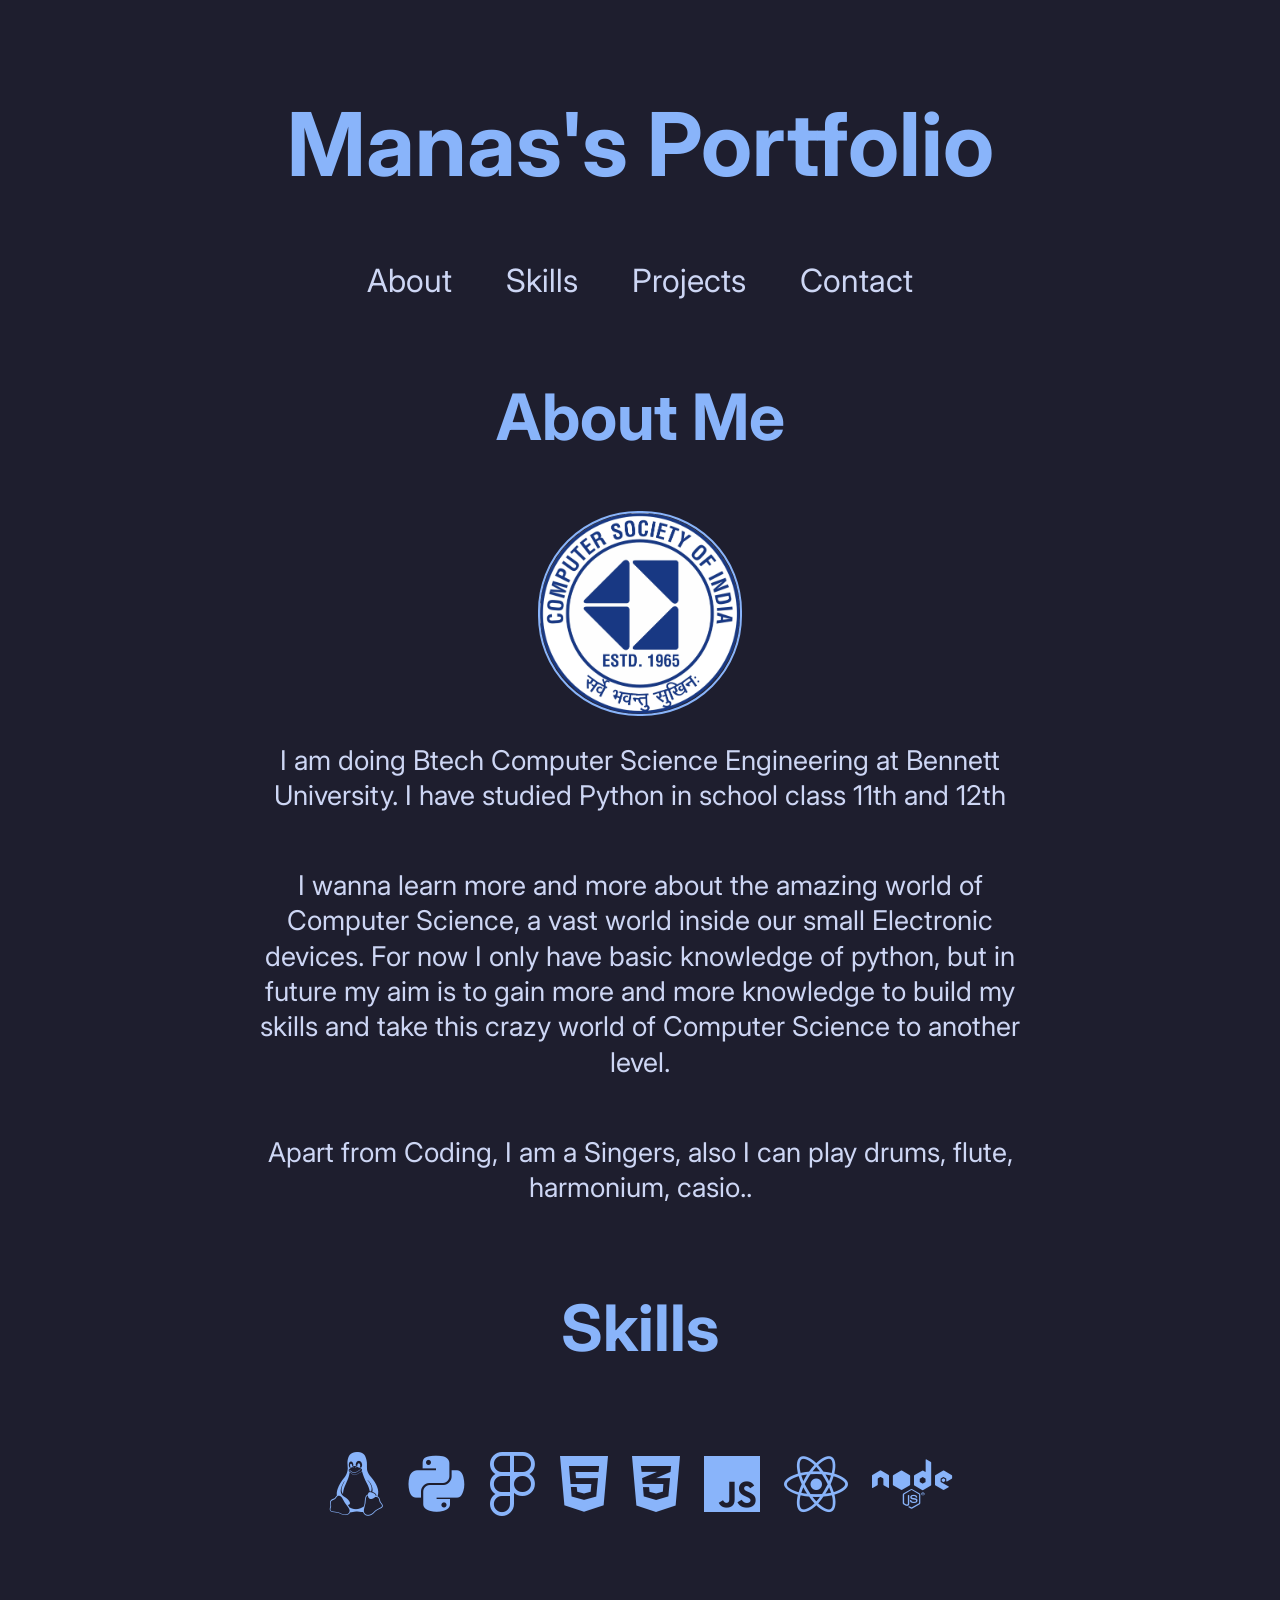
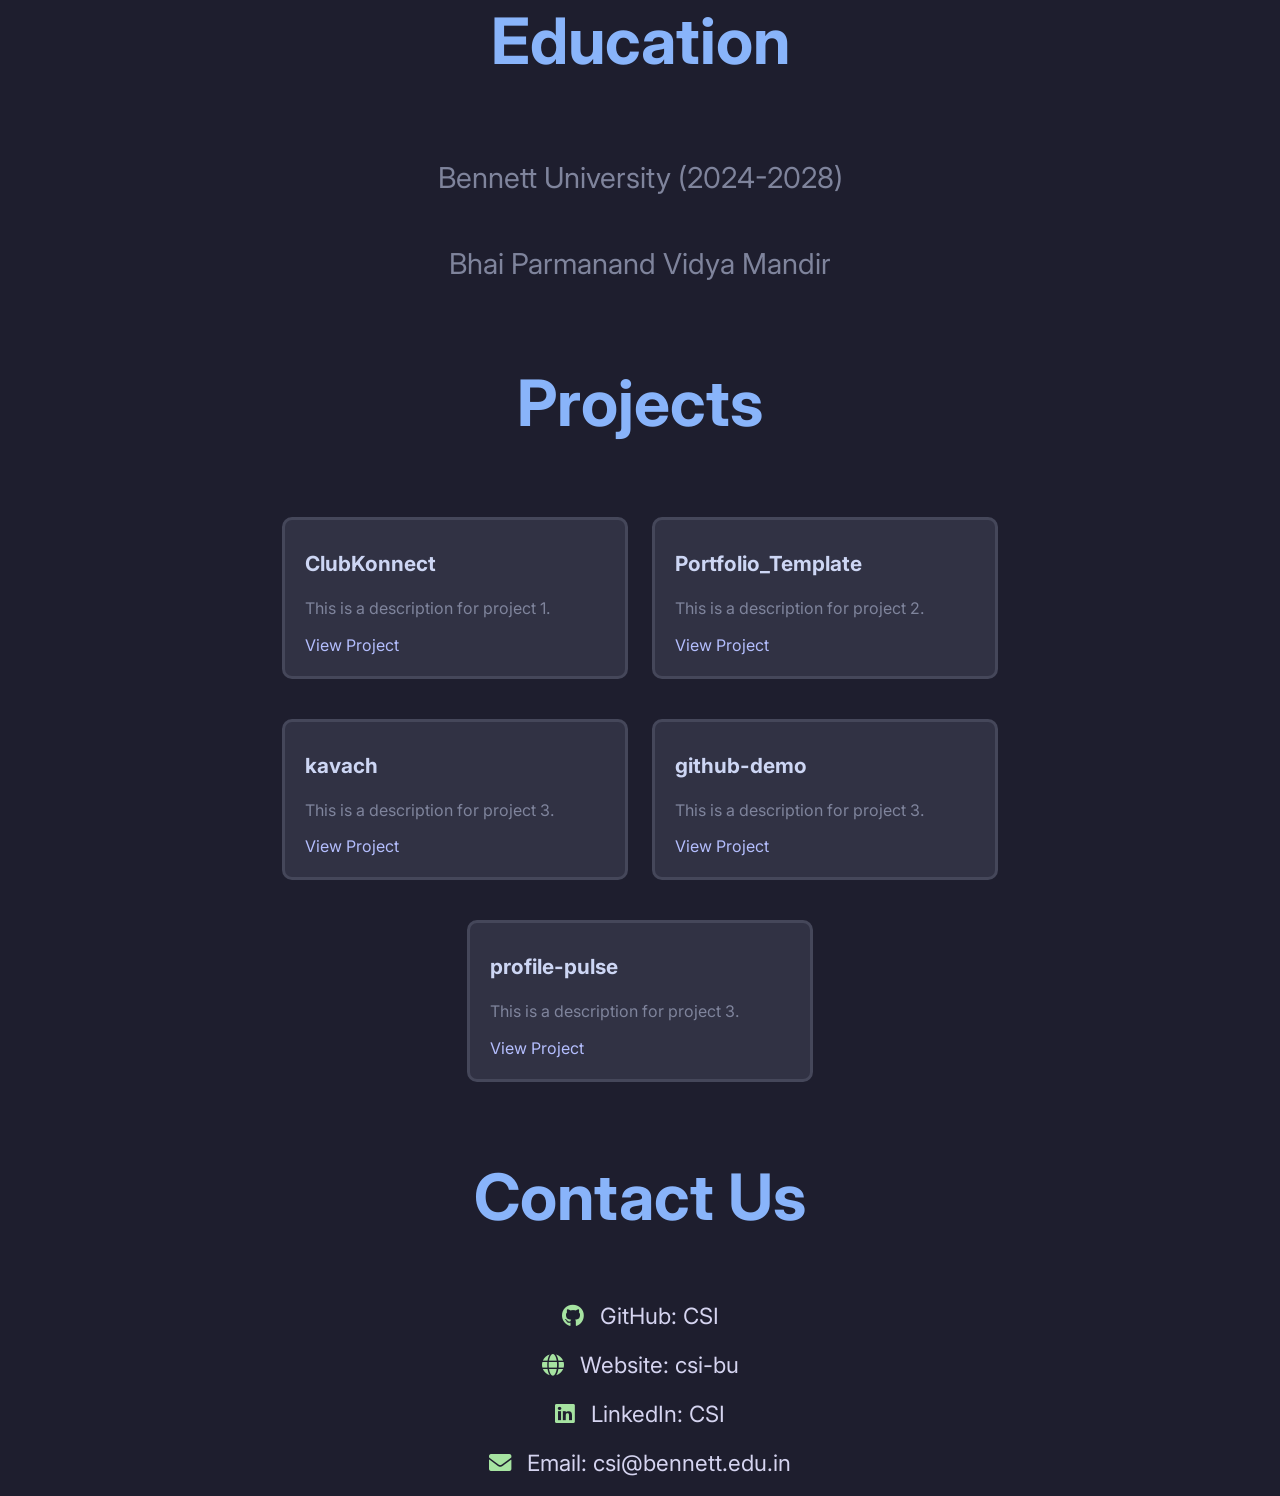
==== index.html @ 4f26e9c9 "Add files via upload" ====
<!-- This is the DOCTYPE declaration. It tells the browser what version of HTML to use. -->
<!DOCTYPE html>

<!-- This is the opening HTML tag. -->
<html>

<!-- This is the head section of the HTML document. It contains information about the document, such as the title and the CSS styles. -->

<head>

  <!-- This is the title of the document. It will be displayed in the browser's title bar. -->
  <title>Manas's Portfolio</title>

  <!-- This link tag imports the Font Awesome CSS library. -->
  <link rel="stylesheet" href="https://cdnjs.cloudflare.com/ajax/libs/font-awesome/5.15.1/css/all.min.css">
  <!-- This link tag imports the CSS Stylesheet. -->
  <link rel="stylesheet" href="styles.css">
  <!-- This link tag imports the Inter font. -->
  <link rel="stylesheet" href="https://fonts.googleapis.com/css?family=Inter">

</head>

<body>
  <header>

    <h1 class="port_heading">Manas's Portfolio</h1>
    <nav>
      <a class="about_nav" href="#about">About</a>

      <a class="skills_nav" href="#skills">Skills</a>

      <a class="projects_nav" href="#projects">Projects</a>

      <a class="contact_nav" href="#contact">Contact</a>
    </nav>

  </header>

  <section id="about">

    <h2 class="port_about">About Me</h2>

    <img src="logo.png" alt="Profile Picture" class="logo_syn">

    <p>I am doing Btech Computer Science Engineering at Bennett University.
      I have studied Python in school class 11th and 12th
    </p>
    <p>I wanna learn more and more about the amazing world of Computer Science, a vast world inside our small Electronic devices. For now I only have basic knowledge of python, but in future my aim is to gain more and more knowledge to build my skills and take this crazy world of Computer Science to another level.</p>
    <p> Apart from Coding, I am a Singers, also I can play drums, flute, harmonium, casio..

    </p>
  </section>

  <section id="skills">

    <h2 class="port_skills">Skills</h2>

    <div class="skill-icons">
      <a href="https://github.com/torvalds/linux" target="_blank"><i class="fab fa-linux"></i></a>
      <a href="https://python.org" target="_blank"><i class="fab fa-python"></i></a>
      <a href="https://figma.com" target="_blank"><i class="fab fa-figma"></i></a>
      <a href="https://developer.mozilla.org/en-US/docs/Web/HTML" target="_blank"><i class="fab fa-html5"></i></a>
      <a href="https://developer.mozilla.org/en-US/docs/Web/CSS" target="_blank"><i class="fab fa-css3-alt"></i></a>
      <a href="https://developer.mozilla.org/en-US/docs/Web/JavaScript" target="_blank"><i class="fab fa-js"></i></a>
      <a href="https://react.dev/" target="_blank"><i class="fab fa-react"></i></a>
      <a href="https://nodejs.org" target="blank"><i class="fab fa-node"></i></a>
    </div>

  </section>

  <section id="education">

    <h2 class="port_ed">Education</h2>
    <p>Bennett University (2024-2028)</p>
    <p>Bhai Parmanand Vidya Mandir</p>
  </section>




    <section id="projects">
      <h2 class="port_projects">Projects</h2>

      <section id="projects">
        <div class="projects">
          <div class="project">
            <h3>ClubKonnect</h3>

            <p>This is a description for project 1.</p>

            <a
              href="https://github.com/CSI-Bennett-University/ClubKonnect"
              style="color: #b4befe; text-decoration: none"
            >
              <comment>View Project</comment>
            </a>
          </div>

          <!-- This div container holds another single project. -->
          <div class="project">
            <!-- This h3 heading defines the project name. -->
            <h3>Portfolio_Template</h3>

            <!-- This paragraph defines the project description. -->
            <p>This is a description for project 2.</p>

            <!-- This anchor tag provides a link to the project's GitHub repository. -->
            <a
              href="https://github.com/CSI-Bennett-University/Portfolio_Template"
              style="color: #b4befe; text-decoration: none"
            >
              <!-- This is because the GitHub repository contains the project's source code. -->
              <comment>View Project</comment>
            </a>
          </div>
        </div>
      </section>
      <section id="projects">
        <div class="projects">
          <div class="project">
            <h3>kavach</h3>
            <p>This is a description for project 3.</p>

            <a
              href="https://github.com/CSI-Bennett-University/kavach"
              style="color: #b4befe; text-decoration: none"
            >
              <comment>View Project</comment>
            </a>
          </div>

          <div class="project">
            <h3>github-demo</h3>

            <!-- This paragraph defines the project description. -->
            <p>This is a description for project 3.</p>

            <!-- This anchor tag provides a link to the project's GitHub repository. -->
            <a
              href="https://github.com/CSI-Bennett-University/github-demo"
              style="color: #b4befe; text-decoration: none"
            >
              <!-- This is because the GitHub repository contains the project's source code. -->
              <comment>View Project</comment>
            </a>
          </div>
        </div>
      </section>
      <section id="projects">
        <div class="projects">
          <div class="project">
            <h3>profile-pulse</h3>

            <!-- This paragraph defines the project description. -->
            <p>This is a description for project 3.</p>

            <!-- This anchor tag provides a link to the project's GitHub repository. -->
            <a
              href="https://github.com/CSI-Bennett-University/profile-pulse"
              style="color: #b4befe; text-decoration: none"
            >
              <!-- This is because the GitHub repository contains the project's source code. -->
              <comment>View Project</comment>
            </a>
          </div>
        </div>
      </section>
    </section>

    <!-- This is the "Contact Us" section of the document. -->
    <section id="contact">
      <!-- This h2 heading defines the section title. -->
      <h2 class="port_contact">Contact Us</h2>

      <!-- This paragraph defines the contact information. -->
      <p>
        <!-- This icon links to the CSI GitHub repository. -->
        <i class="fab fa-github"></i>
        <a
          href="https://github.com/CSI-Bennett-University"
          target="_blank"
          rel="noopener noreferrer"
          style="color: #d5d4f0; text-decoration: none"
        >
          <!-- This is because the GitHub repository contains the project's source code. -->
          <comment>GitHub: CSI</comment>
        </a>
      </p>

      <p>
        <!-- This icon links to the CSI website. -->
        <i class="fas fa-globe"></i>
        <a
          href="https://csi-bu.vercel.app/"
          target="_blank"
          rel="noopener noreferrer"
          style="color: #d5d4f0; text-decoration: none"
        >
          <!-- This is because the website contains more information about the CSI. -->
          <comment>Website: csi-bu</comment>
        </a>
      </p>

      <p>
        <i class="fab fa-linkedin"></i>
        <a
          href="https://www.linkedin.com/company/csi-bu/mycompany/"
          target="_blank"
          rel="noopener noreferrer"
          style="color: #d5d4f0; text-decoration: none"
        >
          <comment>LinkedIn: CSI</comment>
        </a>
      </p>

      <p>
        <i class="fas fa-envelope"></i>
        <a
          href="mailto:csi@bennett.edu.in"
          style="color: #d5d4f0; text-decoration: none"
        >
          <comment>Email: csi@bennett.edu.in</comment>
        </a>
      </p>
    </section>
  </body>
</html>
---- styles.css ----
:root {
  --primary: #89b4fa;
  /* This is the primary color. */
  --secondary: #a6e3a1;
  /* This is the secondary color. */
  --bg: #1e1e2e;
  /* This is the background color. */
  --heading: #cdd6f4;
  /* This is the color for headings. */
  --text: #cdd6f4;
  /* This is the color for text. */
}

body {
  font-family: Inter, sans-serif;
  /* This sets the font family. */
  line-height: 1.3;
  /* This sets the line height. */
  background-color: var(--bg);
  /* This sets the background color. */
  color: var(--text);
  /* This sets the text color. */
}

html {
  scroll-behavior: smooth;
}

.port_about,
.port_ed,
.port_skills,
.port_heading,
.port_contact,
.port_contri,
.port_projects {
  display: inline-block;
  position: relative;
  color: var(--primary);
}

.port_about::after,
.port_skills::after,
.port_ed::after,
.port_heading::after,
.port_contact::after,
.port_contri::after,
.port_projects::after {
  content: '';
  position: absolute;
  width: 100%;
  transform: scaleX(0);
  height: 2px;
  bottom: 0;
  left: 0;
  background-color: var(--primary);
  transform-origin: bottom right;
  transition: transform 0.25s ease-out;
}

.port_about:hover::after,
.port_skills:hover::after,
.port_ed:hover::after,
.port_heading:hover::after,
.port_contact:hover::after,
.port_contri:hover::after,
.port_projects:hover::after {
  transform: scaleX(1);
  transform-origin: bottom left;
}


h1,
h2,
h3 {
  color: var(--heading);
  /* This sets the color for headings. */
}

h1 {
  font-size: 5.5rem;
  /* This sets the font size for h1 headings. */
}

h2 {
  font-size: 4rem;
  /* This sets the font size for h2 headings. */
  align-self: center;
  /* This centers the h2 headings vertically. */
  text-align: center;
  /* This centers the h2 headings horizontally. */
}

h3 {
  font-size: 2.5rem;
  /* This sets the font size for h3 headings. */
}

img {
  max-width: 100%;
  /* This sets the maximum width for images. */
  border-radius: 10px;
  /* This adds rounded corners to images. */
  border: 2px solid var(--primary);
  /* This adds a border around images. */
}

.logo_syn {
  transition: transform .7s ease-in-out;
  max-width: 200px;
  /* This sets the maximum width for the Profile Picture. */
  border-radius: 100px;
  /* This adds rounded corners to the Profile Picture. */
}

.logo_syn:hover {
  transform: rotate(360deg);
}

/* Header */

header {
  /* The header will have a background color of var(--bg). */
  background-color: var(--bg);

  /* The text in the header will be centered. */
  text-align: center;

  /* There will be padding of 20px at the top and bottom of the header. */
  padding: 20px 0;
}


nav a {
  /* The nav links will have a margin of 10px, padding of 8px 15px, a border radius of 5px, no text decoration, and a color of var(--text). */
  margin: 10px;
  padding: 8px 15px;
  border-radius: 5px;
  text-decoration: none;
  color: var(--text);
  font-size: 200%;
  border-radius: 100rem;
}

.about_nav,
.skills_nav,
.projects_nav,
.contact_nav {
  transition: box-shadow .3s;
}

.about_nav:hover,
.skills_nav:hover,
.projects_nav:hover,
.contact_nav:hover {
  box-shadow: 0 0 100px #89b4fa85;
  background: var(--primary);
  color: var(--bg);
  border-radius: 100rem;
}

/* Sections */

section {
  /* The sections will be displayed in a flex container with a flex direction of column and align-items of center. This means that the children of the sections will be displayed one after the other, and the items will be centered vertically. */
  display: flex;
  flex-direction: column;
  align-items: center;
}

/* About */

#about p {
  /* The about page paragraph will have a max-width of 800px, a margin of 20px 0, a font size of 1.7rem, and will be text-aligned to the center. */
  max-width: 800px;
  font-size: 1.7rem;
  text-align: center;
}

#about ul {
  /* The about page unordered list will be displayed in a flex container with justify-content of center, no list-style, and no padding. This means that the list items will be displayed one after the other, and there will be no bullets or spaces between them. */
  display: flex;
  justify-content: center;
  list-style: none;
  padding: 0;
}

#about li {
  /* The about page list items will have a margin of 0 10px. This means that there will be no margin to the left and right of the list items, but there will be a margin of 10px to the bottom. */
  margin: 0 10px;
}

/* Skills */


.fa-linux,
.fa-python,
.fa-figma,
.fa-html5,
.fa-css3-alt,
.fa-react,
.fa-js,
.fa-node {
  /* The skill icons will have a font size of clamp(2rem, 5vw, 5rem), a margin of 30px 10px, and a color of var(--primary). */
  font-size: clamp(2rem, 5vw, 5rem);
  color: var(--primary);
  transition: color .5s ease-in;
  transition: text-shadow .3s ease-in;
  margin: 30px 10px;
}

.fa-linux:hover,
.fa-python:hover,
.fa-figma:hover,
.fa-html5:hover,
.fa-css3-alt:hover,
.fa-react:hover,
.fa-js:hover,
.fa-node:hover {
  color: var(--secondary);
  text-shadow: 0 0 50px #a6e3a1;
}

/* This code defines the style for the education section. */

#education {
  /* The education section will have a max-width of 100% and will be centered on the page. */
  max-width: 100%;
  text-align: center;
  align-items: center;

  /* The margin attribute has been commented out because it is not necessary. */
  /* margin: 0 auto; */
}

#education h2 {
  /* The h2 headings in the education section will have a margin-bottom of 30px and will be displayed full-width. */
  max-width: 100%;
}

#education h3 {
  /* The h3 headings in the education section will have a margin-bottom of 10px and will be displayed full-width. */
  max-width: 100%;
}

#education p {
  /* The paragraphs in the education section will have a line-height of 1, will be displayed full-width, and will have a font size of 180%. */
  line-height: 1;
  max-width: 100%;
  font-size: 180%;
  color: #7f849c;
}

#education ul {
  /* The unordered lists in the education section will have no list-style and will be displayed full-width. */
  list-style: none;
  max-width: 100%;

  /* The padding-left attribute has been commented out because it is not necessary. */
  /* padding-left: 0; */
}

#education li {
  /* The list items in the education section will have a line-height of 1.8 and will be displayed full-width. */
  line-height: 1;
  max-width: 100%;
}

/* This media query defines the style for the education section when the screen width is less than 600px. */

@media (max-width: 600px) {

  /* The education section will have padding of 20px. */
  #education {
    padding: 20px;
  }

  /* The h2 headings in the education section will have a font size of 28px. */
  #education h2 {
    font-size: 28px;
  }

  /* The h3 headings in the education section will have a font size of 20px. */
  #education h3 {
    font-size: 20px;
  }

}

/* This code defines the style for the projects section. */

/* Projects Container */

.projects {
  /* The projects container will have overflow-x: auto, overflow-y: hidden, and white-space: nowrap. This will allow the projects to scroll horizontally if they are too wide to fit on the screen. */
  overflow-x: auto;
  overflow-y: hidden;
  white-space: nowrap;

  /* The projects container will be centered on the page and will have a max-width of 1000px. */
  margin: 0 auto;
  max-width: 1000px;

  /* The projects container will have padding of 20px. */
  padding: 20px;
}

.contributions {
  /* The projects container will have overflow-x: auto, overflow-y: hidden, and white-space: nowrap. This will allow the projects to scroll horizontally if they are too wide to fit on the screen. */
  overflow-x: auto;
  overflow-y: hidden;
  white-space: nowrap;

  /* The projects container will be centered on the page and will have a max-width of 1000px. */
  margin: 0 auto;
  max-width: 1000px;

  /* The projects container will have padding of 20px. */
  padding: 20px;
}

/* Individual Projects */

.project {
  /* Each project will be displayed as an inline-block element with a width of 300px and a vertical alignment of top. It will also have a margin-right of 20px, a background color of #38355c, and rounded borders with a radius of 10px. */
  display: inline-block;
  width: 300px;
  vertical-align: top;
  margin-right: 20px;
  background-color: #313244;
  border-radius: 10px;
  border: #45475a 3px solid;

  /* The project will have padding of 20px between the content. */
  padding: 20px;
}

/* Remove margin from last project */

.project:last-child {
  /* The last project will not have a margin-right of 20px. */
  margin-right: 0;
}

/* Project Content Styling */

.project h3 {
  /* The h3 headings for each project will have a margin-top of 10px and a font size of 1.3rem. */
  margin-top: 10px;
  font-size: 1.3rem;
}

.project p {
  /* The paragraphs for each project will have a color of #7f849c. */
  color: #7f849c;
}

.contribution {
  /* Each project will be displayed as an inline-block element with a width of 300px and a vertical alignment of top. It will also have a margin-right of 20px, a background color of #313244, and rounded borders with a radius of 10px. */
  display: inline-block;
  width: 300px;
  vertical-align: top;
  margin-right: 20px;
  background-color: #313244;
  border-radius: 10px;
  border: #45475a 3px solid;

  /* The project will have padding of 20px between the content. */
  padding: 20px;
}

/* Remove margin from last project */

.contribution:last-child {
  /* The last project will not have a margin-right of 20px. */
  margin-right: 0;
}

/* Project Content Styling */

.contribution h3 {
  /* The h3 headings for each project will have a margin-top of 10px and a font size of 1.3rem. */
  margin-top: 10px;
  font-size: 1.3rem;
}

.contribution p {
  /* The paragraphs for each project will have a color of #7f849c. */
  color: #7f849c;
}



/* This code defines the style for the contact section. */

/* Contact */

#contact p {
  /* The paragraphs in the contact section will have a margin of 10px 0 and a font size of 1.4rem. */
  margin: 10px 0;
  font-size: 1.4rem;
}

#contact a {
  /* The links in the contact section will be aligned to the center and will have text-align: center. */
  align-items: center;
  text-align: center;
}

#contact i {
  /* The icons in the contact section will have a color of var(--secondary) and will have a margin-right of 10px. */
  color: var(--secondary);
  margin-right: 10px;
}


.last-contact-item,
.footer {
  padding-bottom: 20px;
}

/* Media Queries */

@media (max-width: 600px) {

  /* The header will change to a flex direction of column when the screen width is less than 600px. */
  header {
    flex-direction: column;
  }

  /* The about image will change to a width of 180px and will be aligned to the center when the screen width is less than 600px. */
  #about img {
    width: 180px;
    align-self: center;
  }




}
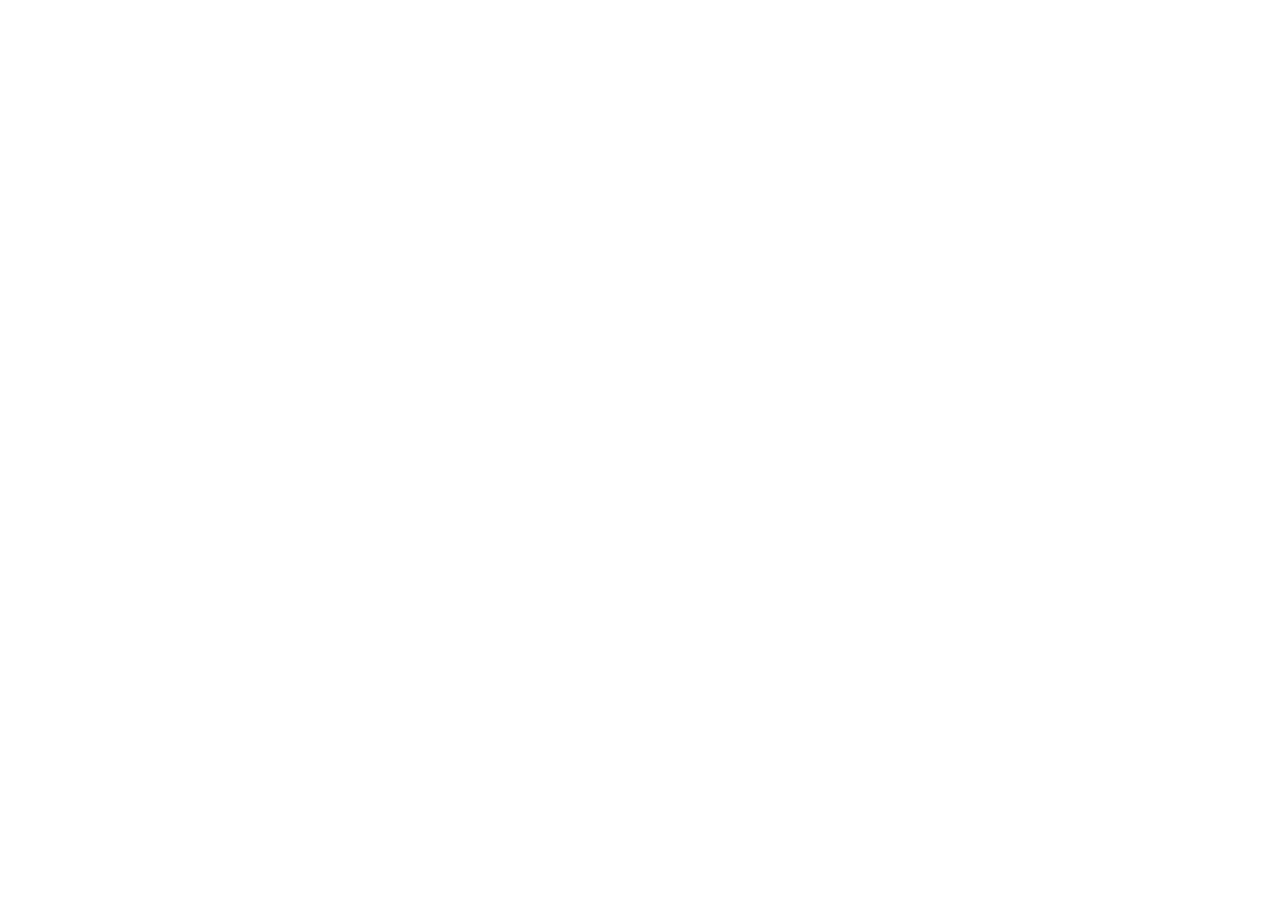
==== commit 2cf57060: "Add files via upload" ====
--- a/index.html
+++ b/index.html
@@ -1,227 +1 @@
-<!-- This is the DOCTYPE declaration. It tells the browser what version of HTML to use. -->
-<!DOCTYPE html>
-
-<!-- This is the opening HTML tag. -->
-<html>
-
-<!-- This is the head section of the HTML document. It contains information about the document, such as the title and the CSS styles. -->
-
-<head>
-
-  <!-- This is the title of the document. It will be displayed in the browser's title bar. -->
-  <title>Manas's Portfolio</title>
-
-  <!-- This link tag imports the Font Awesome CSS library. -->
-  <link rel="stylesheet" href="https://cdnjs.cloudflare.com/ajax/libs/font-awesome/5.15.1/css/all.min.css">
-  <!-- This link tag imports the CSS Stylesheet. -->
-  <link rel="stylesheet" href="styles.css">
-  <!-- This link tag imports the Inter font. -->
-  <link rel="stylesheet" href="https://fonts.googleapis.com/css?family=Inter">
-
-</head>
-
-<body>
-  <header>
-
-    <h1 class="port_heading">Manas's Portfolio</h1>
-    <nav>
-      <a class="about_nav" href="#about">About</a>
-
-      <a class="skills_nav" href="#skills">Skills</a>
-
-      <a class="projects_nav" href="#projects">Projects</a>
-
-      <a class="contact_nav" href="#contact">Contact</a>
-    </nav>
-
-  </header>
-
-  <section id="about">
-
-    <h2 class="port_about">About Me</h2>
-
-    <img src="logo.png" alt="Profile Picture" class="logo_syn">
-
-    <p>I am doing Btech Computer Science Engineering at Bennett University.
-      I have studied Python in school class 11th and 12th
-    </p>
-    <p>I wanna learn more and more about the amazing world of Computer Science, a vast world inside our small Electronic devices. For now I only have basic knowledge of python, but in future my aim is to gain more and more knowledge to build my skills and take this crazy world of Computer Science to another level.</p>
-    <p> Apart from Coding, I am a Singers, also I can play drums, flute, harmonium, casio..
-
-    </p>
-  </section>
-
-  <section id="skills">
-
-    <h2 class="port_skills">Skills</h2>
-
-    <div class="skill-icons">
-      <a href="https://github.com/torvalds/linux" target="_blank"><i class="fab fa-linux"></i></a>
-      <a href="https://python.org" target="_blank"><i class="fab fa-python"></i></a>
-      <a href="https://figma.com" target="_blank"><i class="fab fa-figma"></i></a>
-      <a href="https://developer.mozilla.org/en-US/docs/Web/HTML" target="_blank"><i class="fab fa-html5"></i></a>
-      <a href="https://developer.mozilla.org/en-US/docs/Web/CSS" target="_blank"><i class="fab fa-css3-alt"></i></a>
-      <a href="https://developer.mozilla.org/en-US/docs/Web/JavaScript" target="_blank"><i class="fab fa-js"></i></a>
-      <a href="https://react.dev/" target="_blank"><i class="fab fa-react"></i></a>
-      <a href="https://nodejs.org" target="blank"><i class="fab fa-node"></i></a>
-    </div>
-
-  </section>
-
-  <section id="education">
-
-    <h2 class="port_ed">Education</h2>
-    <p>Bennett University (2024-2028)</p>
-    <p>Bhai Parmanand Vidya Mandir</p>
-  </section>
-
-
-
-
-    <section id="projects">
-      <h2 class="port_projects">Projects</h2>
-
-      <section id="projects">
-        <div class="projects">
-          <div class="project">
-            <h3>ClubKonnect</h3>
-
-            <p>This is a description for project 1.</p>
-
-            <a
-              href="https://github.com/CSI-Bennett-University/ClubKonnect"
-              style="color: #b4befe; text-decoration: none"
-            >
-              <comment>View Project</comment>
-            </a>
-          </div>
-
-          <!-- This div container holds another single project. -->
-          <div class="project">
-            <!-- This h3 heading defines the project name. -->
-            <h3>Portfolio_Template</h3>
-
-            <!-- This paragraph defines the project description. -->
-            <p>This is a description for project 2.</p>
-
-            <!-- This anchor tag provides a link to the project's GitHub repository. -->
-            <a
-              href="https://github.com/CSI-Bennett-University/Portfolio_Template"
-              style="color: #b4befe; text-decoration: none"
-            >
-              <!-- This is because the GitHub repository contains the project's source code. -->
-              <comment>View Project</comment>
-            </a>
-          </div>
-        </div>
-      </section>
-      <section id="projects">
-        <div class="projects">
-          <div class="project">
-            <h3>kavach</h3>
-            <p>This is a description for project 3.</p>
-
-            <a
-              href="https://github.com/CSI-Bennett-University/kavach"
-              style="color: #b4befe; text-decoration: none"
-            >
-              <comment>View Project</comment>
-            </a>
-          </div>
-
-          <div class="project">
-            <h3>github-demo</h3>
-
-            <!-- This paragraph defines the project description. -->
-            <p>This is a description for project 3.</p>
-
-            <!-- This anchor tag provides a link to the project's GitHub repository. -->
-            <a
-              href="https://github.com/CSI-Bennett-University/github-demo"
-              style="color: #b4befe; text-decoration: none"
-            >
-              <!-- This is because the GitHub repository contains the project's source code. -->
-              <comment>View Project</comment>
-            </a>
-          </div>
-        </div>
-      </section>
-      <section id="projects">
-        <div class="projects">
-          <div class="project">
-            <h3>profile-pulse</h3>
-
-            <!-- This paragraph defines the project description. -->
-            <p>This is a description for project 3.</p>
-
-            <!-- This anchor tag provides a link to the project's GitHub repository. -->
-            <a
-              href="https://github.com/CSI-Bennett-University/profile-pulse"
-              style="color: #b4befe; text-decoration: none"
-            >
-              <!-- This is because the GitHub repository contains the project's source code. -->
-              <comment>View Project</comment>
-            </a>
-          </div>
-        </div>
-      </section>
-    </section>
-
-    <!-- This is the "Contact Us" section of the document. -->
-    <section id="contact">
-      <!-- This h2 heading defines the section title. -->
-      <h2 class="port_contact">Contact Us</h2>
-
-      <!-- This paragraph defines the contact information. -->
-      <p>
-        <!-- This icon links to the CSI GitHub repository. -->
-        <i class="fab fa-github"></i>
-        <a
-          href="https://github.com/CSI-Bennett-University"
-          target="_blank"
-          rel="noopener noreferrer"
-          style="color: #d5d4f0; text-decoration: none"
-        >
-          <!-- This is because the GitHub repository contains the project's source code. -->
-          <comment>GitHub: CSI</comment>
-        </a>
-      </p>
-
-      <p>
-        <!-- This icon links to the CSI website. -->
-        <i class="fas fa-globe"></i>
-        <a
-          href="https://csi-bu.vercel.app/"
-          target="_blank"
-          rel="noopener noreferrer"
-          style="color: #d5d4f0; text-decoration: none"
-        >
-          <!-- This is because the website contains more information about the CSI. -->
-          <comment>Website: csi-bu</comment>
-        </a>
-      </p>
-
-      <p>
-        <i class="fab fa-linkedin"></i>
-        <a
-          href="https://www.linkedin.com/company/csi-bu/mycompany/"
-          target="_blank"
-          rel="noopener noreferrer"
-          style="color: #d5d4f0; text-decoration: none"
-        >
-          <comment>LinkedIn: CSI</comment>
-        </a>
-      </p>
-
-      <p>
-        <i class="fas fa-envelope"></i>
-        <a
-          href="mailto:csi@bennett.edu.in"
-          style="color: #d5d4f0; text-decoration: none"
-        >
-          <comment>Email: csi@bennett.edu.in</comment>
-        </a>
-      </p>
-    </section>
-  </body>
-</html>
+<!doctype html><html lang="en"><head><meta charset="utf-8"/><link rel="icon" href="/favicon.ico"/><meta name="viewport" content="width=device-width,initial-scale=1"/><meta name="theme-color" content="#000000"/><meta name="description" content="Web site created using create-react-app"/><link rel="apple-touch-icon" href="/logo192.png"/><link rel="manifest" href="/manifest.json"/><title>React App</title><script defer="defer" src="/static/js/main.1cb74eee.js"></script><link href="/static/css/main.25d42b39.css" rel="stylesheet"></head><body><noscript>You need to enable JavaScript to run this app.</noscript><div id="root"></div></body></html>
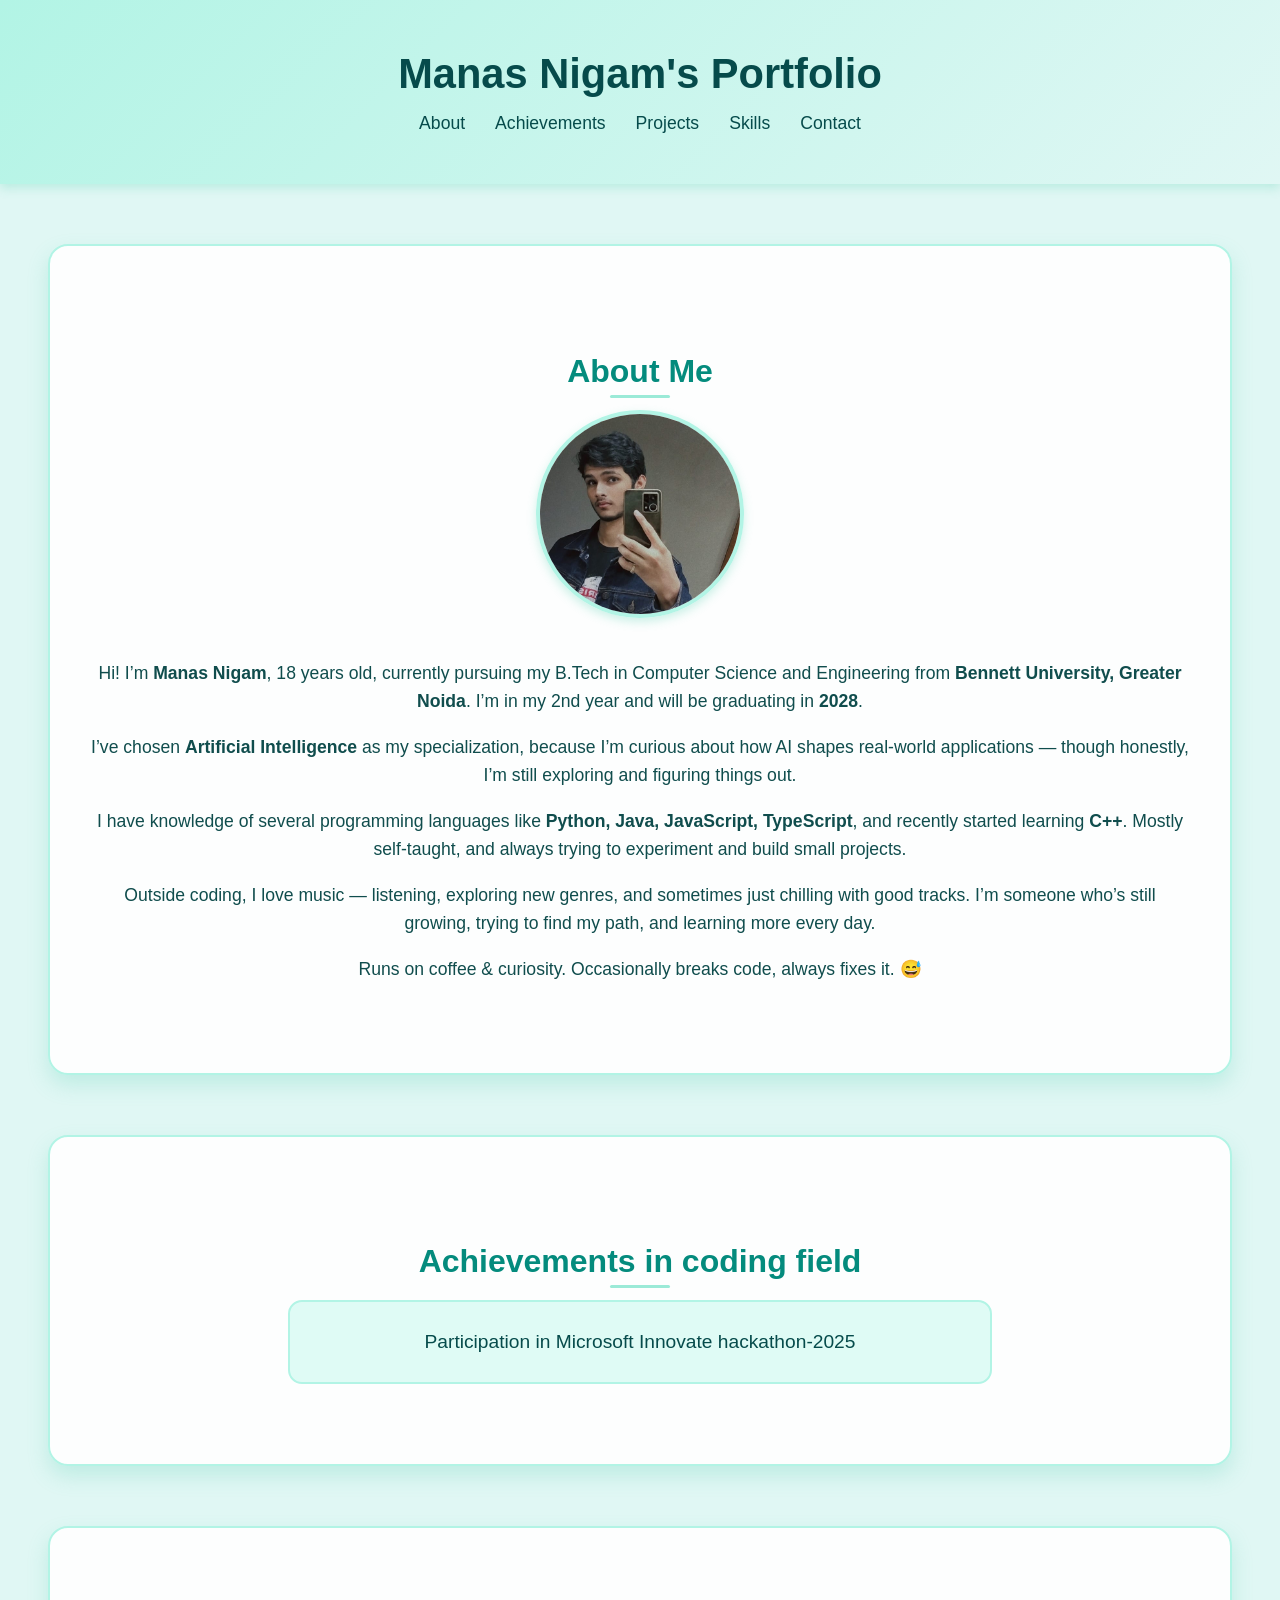
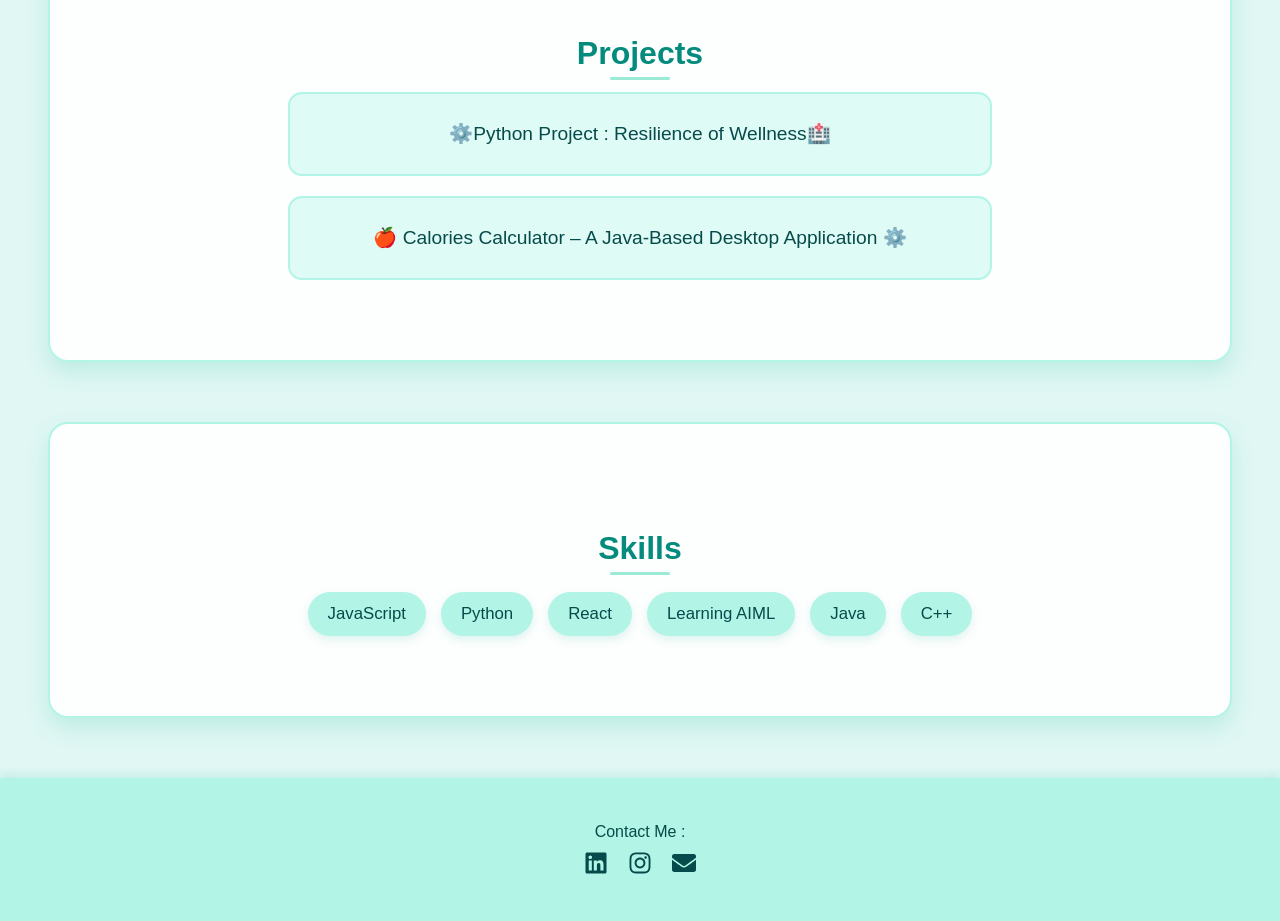
==== commit e8332bc9: "Update index.html" ====
--- a/index.html
+++ b/index.html
@@ -1 +1 @@
-<!doctype html><html lang="en"><head><meta charset="utf-8"/><link rel="icon" href="/favicon.ico"/><meta name="viewport" content="width=device-width,initial-scale=1"/><meta name="theme-color" content="#000000"/><meta name="description" content="Web site created using create-react-app"/><link rel="apple-touch-icon" href="/logo192.png"/><link rel="manifest" href="/manifest.json"/><title>React App</title><script defer="defer" src="/static/js/main.1cb74eee.js"></script><link href="/static/css/main.25d42b39.css" rel="stylesheet"></head><body><noscript>You need to enable JavaScript to run this app.</noscript><div id="root"></div></body></html>+<!doctype html><html lang="en"><title>Manas Nigam's Portfolio</title><head><meta charset="utf-8"/><link rel="icon" href="/favicon.ico"/><meta name="viewport" content="width=device-width,initial-scale=1"/><meta name="theme-color" content="#000000"/><meta name="description" content="Web site created using create-react-app"/><link rel="apple-touch-icon" href="/logo192.png"/><link rel="manifest" href="/manifest.json"/><title>React App</title><script defer="defer" src="/static/js/main.1cb74eee.js"></script><link href="/static/css/main.25d42b39.css" rel="stylesheet"></head><body><noscript>You need to enable JavaScript to run this app.</noscript><div id="root"></div></body></html>
--- a/static/css/main.25d42b39.css
+++ b/static/css/main.25d42b39.css
@@ -0,0 +1,2 @@
+body{-webkit-font-smoothing:antialiased;-moz-osx-font-smoothing:grayscale;font-family:-apple-system,BlinkMacSystemFont,Segoe UI,Roboto,Oxygen,Ubuntu,Cantarell,Fira Sans,Droid Sans,Helvetica Neue,sans-serif}code{font-family:source-code-pro,Menlo,Monaco,Consolas,Courier New,monospace}body{background-color:#e0f7f4;color:#104d4d;font-family:Segoe UI,Roboto,Oxygen,sans-serif;margin:0;scroll-behavior:smooth}.App{text-align:center}.header{background:linear-gradient(135deg,#b2f4e5,#e0f7f4);box-shadow:0 4px 10px #5dcfb34d;padding:50px 20px}.header h1{color:#064b4b;font-size:2.6rem;margin:0}.nav-links{display:flex;gap:30px;justify-content:center;margin-top:15px}.nav-links a{color:#064b4b;font-size:1.1rem;font-weight:500;position:relative;text-decoration:none;transition:color .3s ease}.nav-links a:after{background-color:#087d73;bottom:-4px;content:"";height:2px;left:0;position:absolute;transition:width .3s ease;width:0}.nav-links a:hover{color:#087d73}.nav-links a:hover:after{width:100%}section{background:#ffffffeb;border:2px solid #b2f4e5;border-radius:20px;box-shadow:0 10px 20px #5dcfb340;margin:60px auto;max-width:1100px;padding:80px 40px;text-align:center}section h2{color:#048b7d;font-size:2rem;margin-bottom:20px;position:relative}section h2:after{background-color:#9bead7;border-radius:2px;bottom:-8px;content:"";height:3px;left:50%;position:absolute;transform:translateX(-50%);width:60px}section p{font-size:1.1rem;line-height:1.6;margin-bottom:10px}section ul{list-style:none;padding:0}section li{font-size:1.1rem;margin:8px 0}.app-button{align-items:center;background:#b2f4e566;border:2px solid #b2f4e5;border-radius:14px;color:#064b4b;cursor:pointer;display:flex;font-size:1.2rem;font-weight:500;height:80px;justify-content:center;text-decoration:none;transition:transform .3s ease,box-shadow .3s ease,background-color .3s ease;width:700px}.app-button:hover{background-color:#9bead780;box-shadow:0 10px 20px #5dcfb359;transform:translateY(-6px) scale(1.04)}.about-photo{border:4px solid #b2f4e5;border-radius:50%;box-shadow:0 4px 10px #5dcfb34d;height:200px;margin-bottom:20px;object-fit:cover;transition:transform .8s ease,box-shadow .8s ease;width:200px}.about-photo:hover{box-shadow:0 0 20px 4px #5dcfb399;transform:rotate(1turn)}.skills-section{background:#ffffffeb;border:2px solid #b2f4e5;border-radius:20px;box-shadow:0 10px 20px #5dcfb340;margin:60px auto;max-width:1100px;padding:80px 40px}.skills-section h2{color:#048b7d;font-size:2rem;margin-bottom:25px}.skills-list{display:flex;flex-wrap:wrap;gap:15px;justify-content:center}.skill-pill{background-color:#b2f4e5;border-radius:25px;box-shadow:0 4px 8px #5dcfb333;color:#064b4b;font-size:1.05rem;font-weight:500;padding:12px 20px;transition:transform .3s ease,box-shadow .3s ease,background-color .3s ease}.skill-pill:hover{background-color:#9bead7;box-shadow:0 6px 14px #5dcfb366;transform:scale(1.1)}.project-buttons{align-items:center;display:flex;flex-direction:column;gap:20px;margin-top:20px}.footer{background-color:#b2f4e5;box-shadow:0 -4px 8px #5dcfb333;margin-top:60px;padding:40px 20px;text-align:center}.footer p{color:#064b4b;font-size:1rem;margin:5px}.social-links{display:flex;gap:20px;justify-content:center;margin-top:10px}.social-links a{color:#064b4b;font-size:1.5rem;transition:transform .3s ease,color .3s ease}.social-links a:hover{color:#087d73;transform:scale(1.2)}
+/*# sourceMappingURL=main.25d42b39.css.map*/
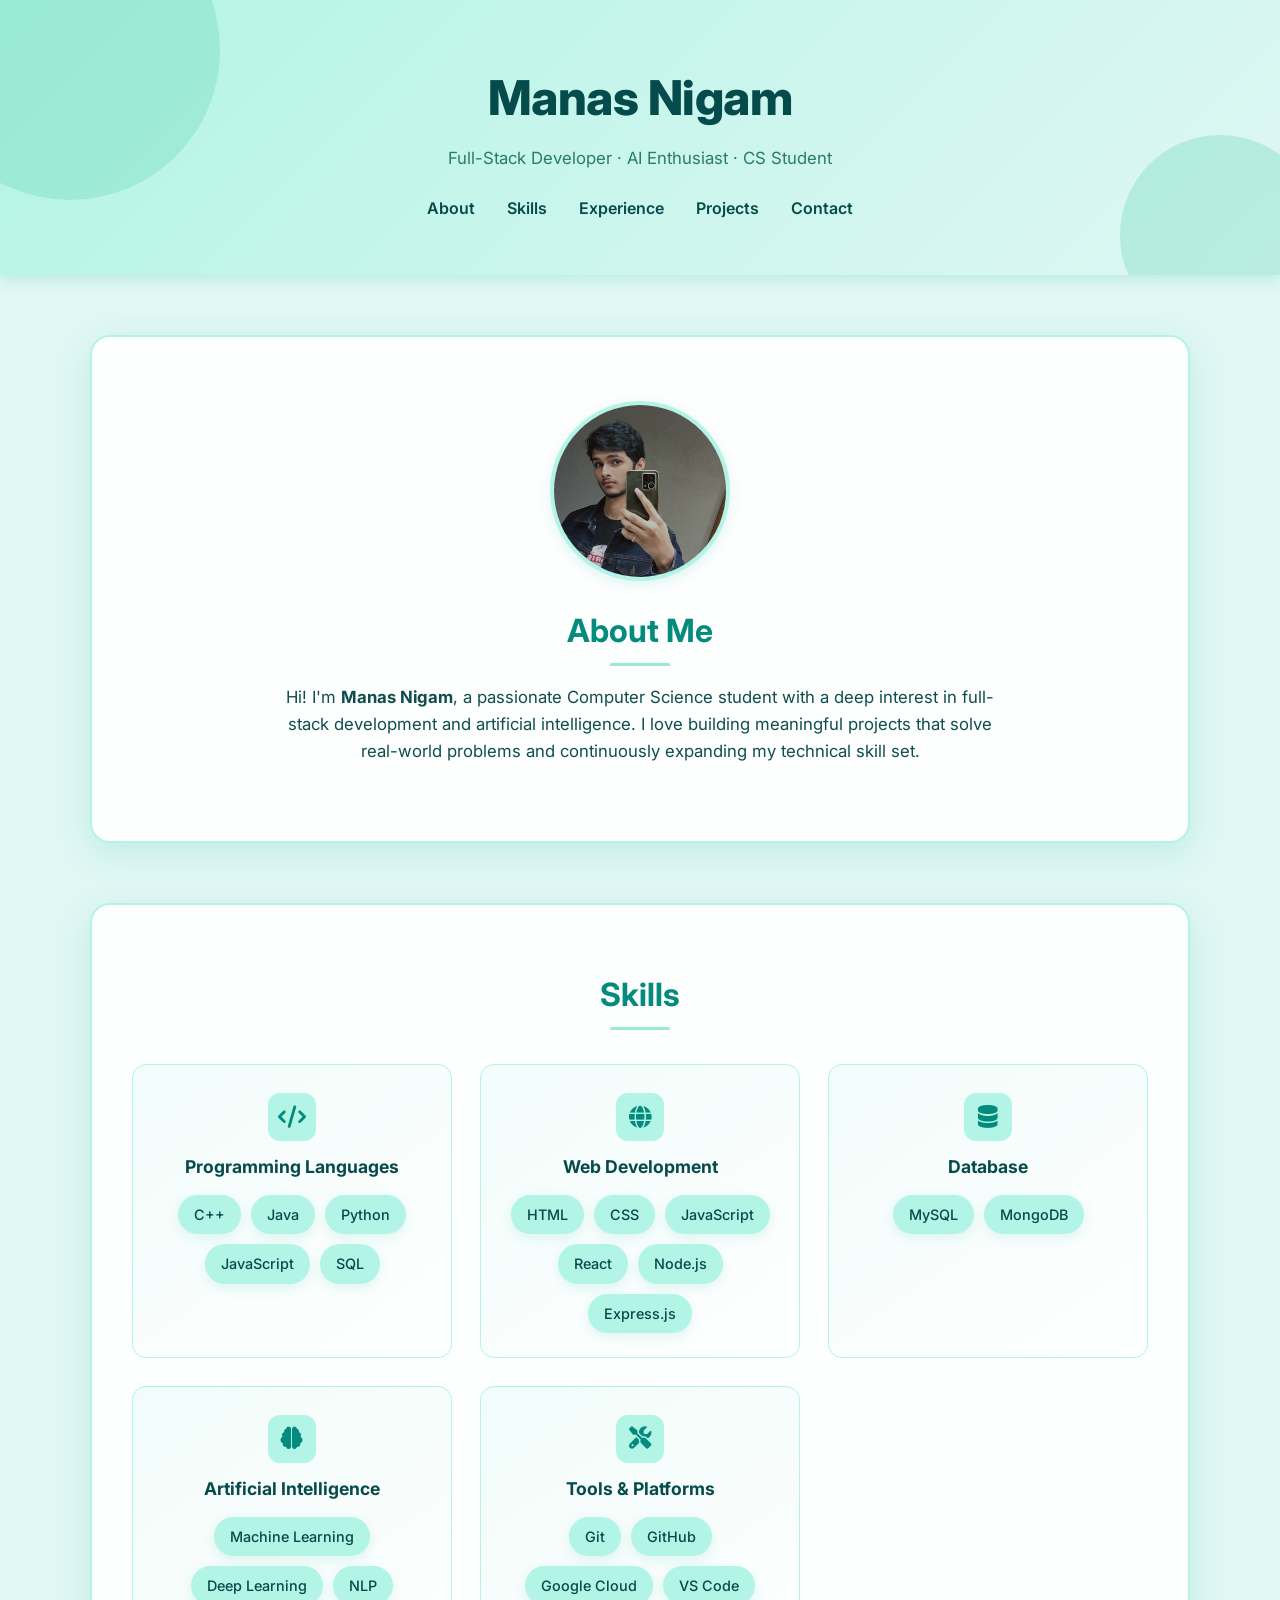
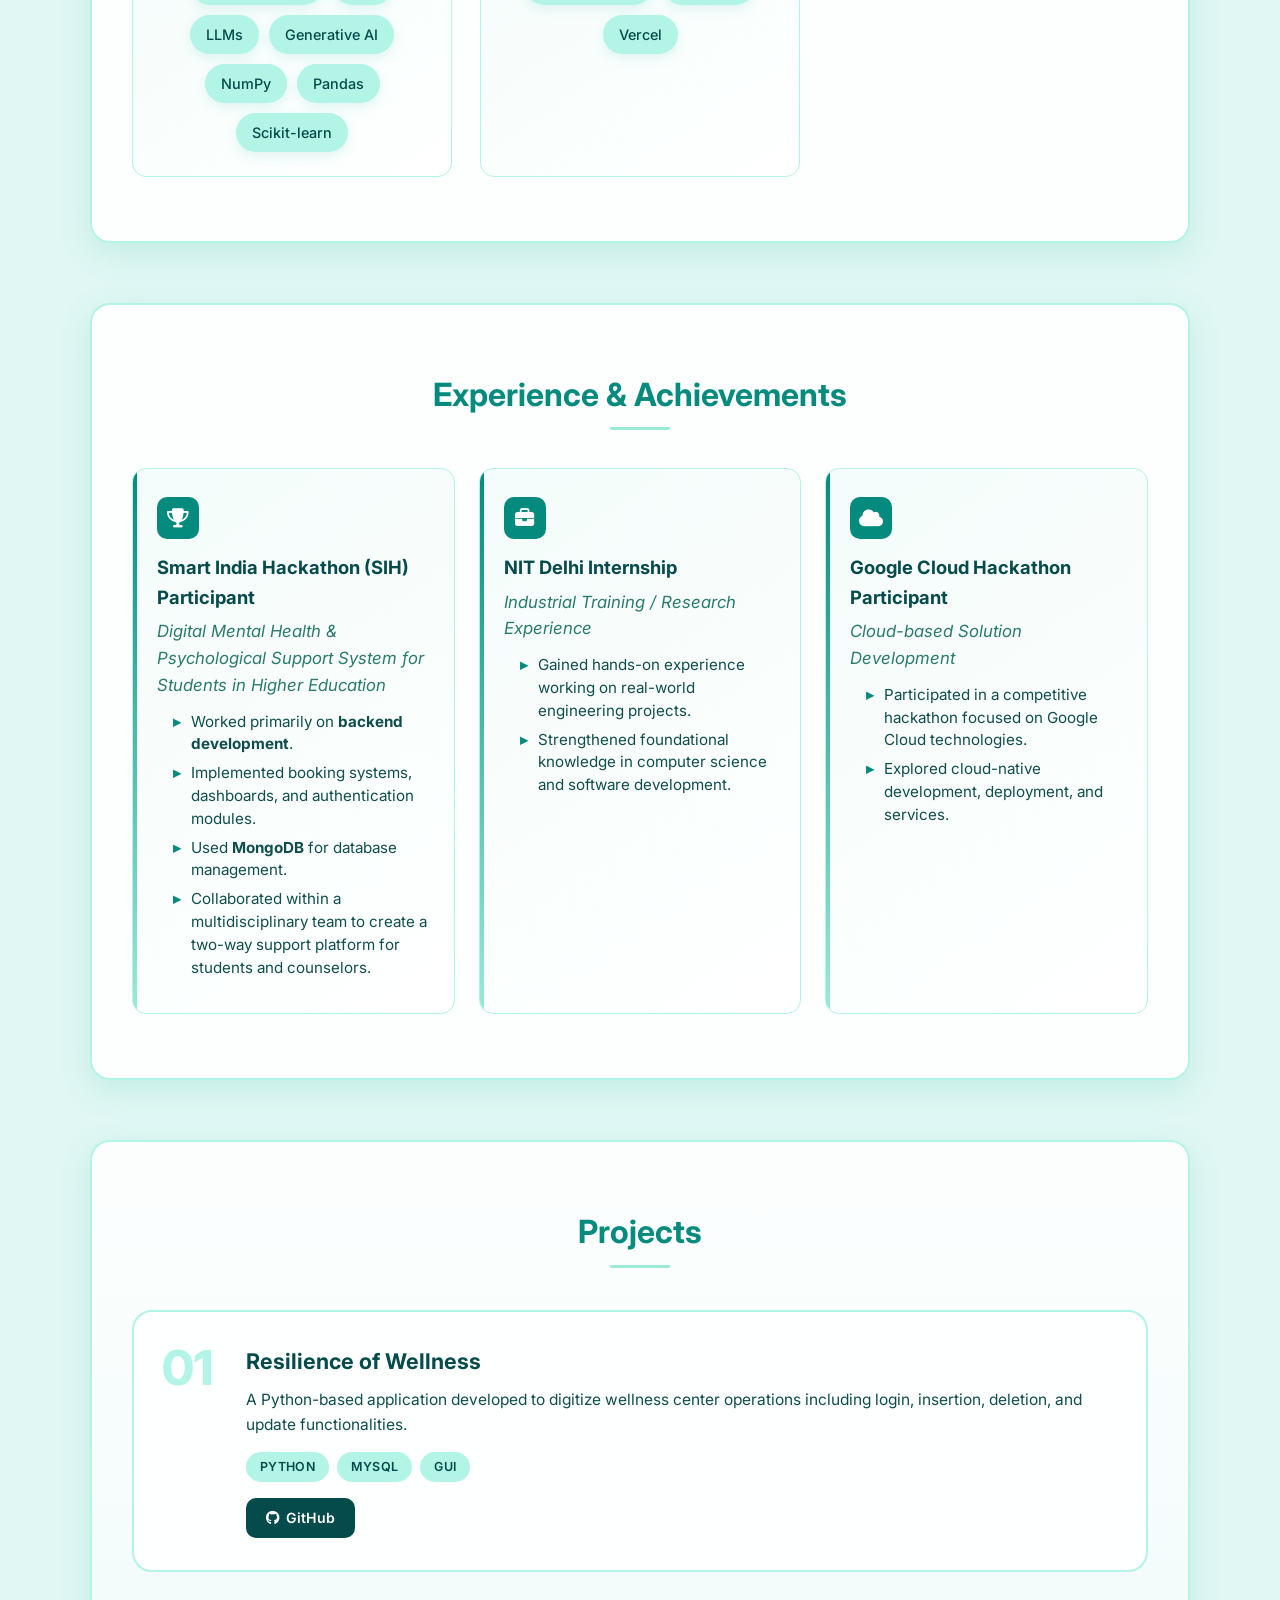
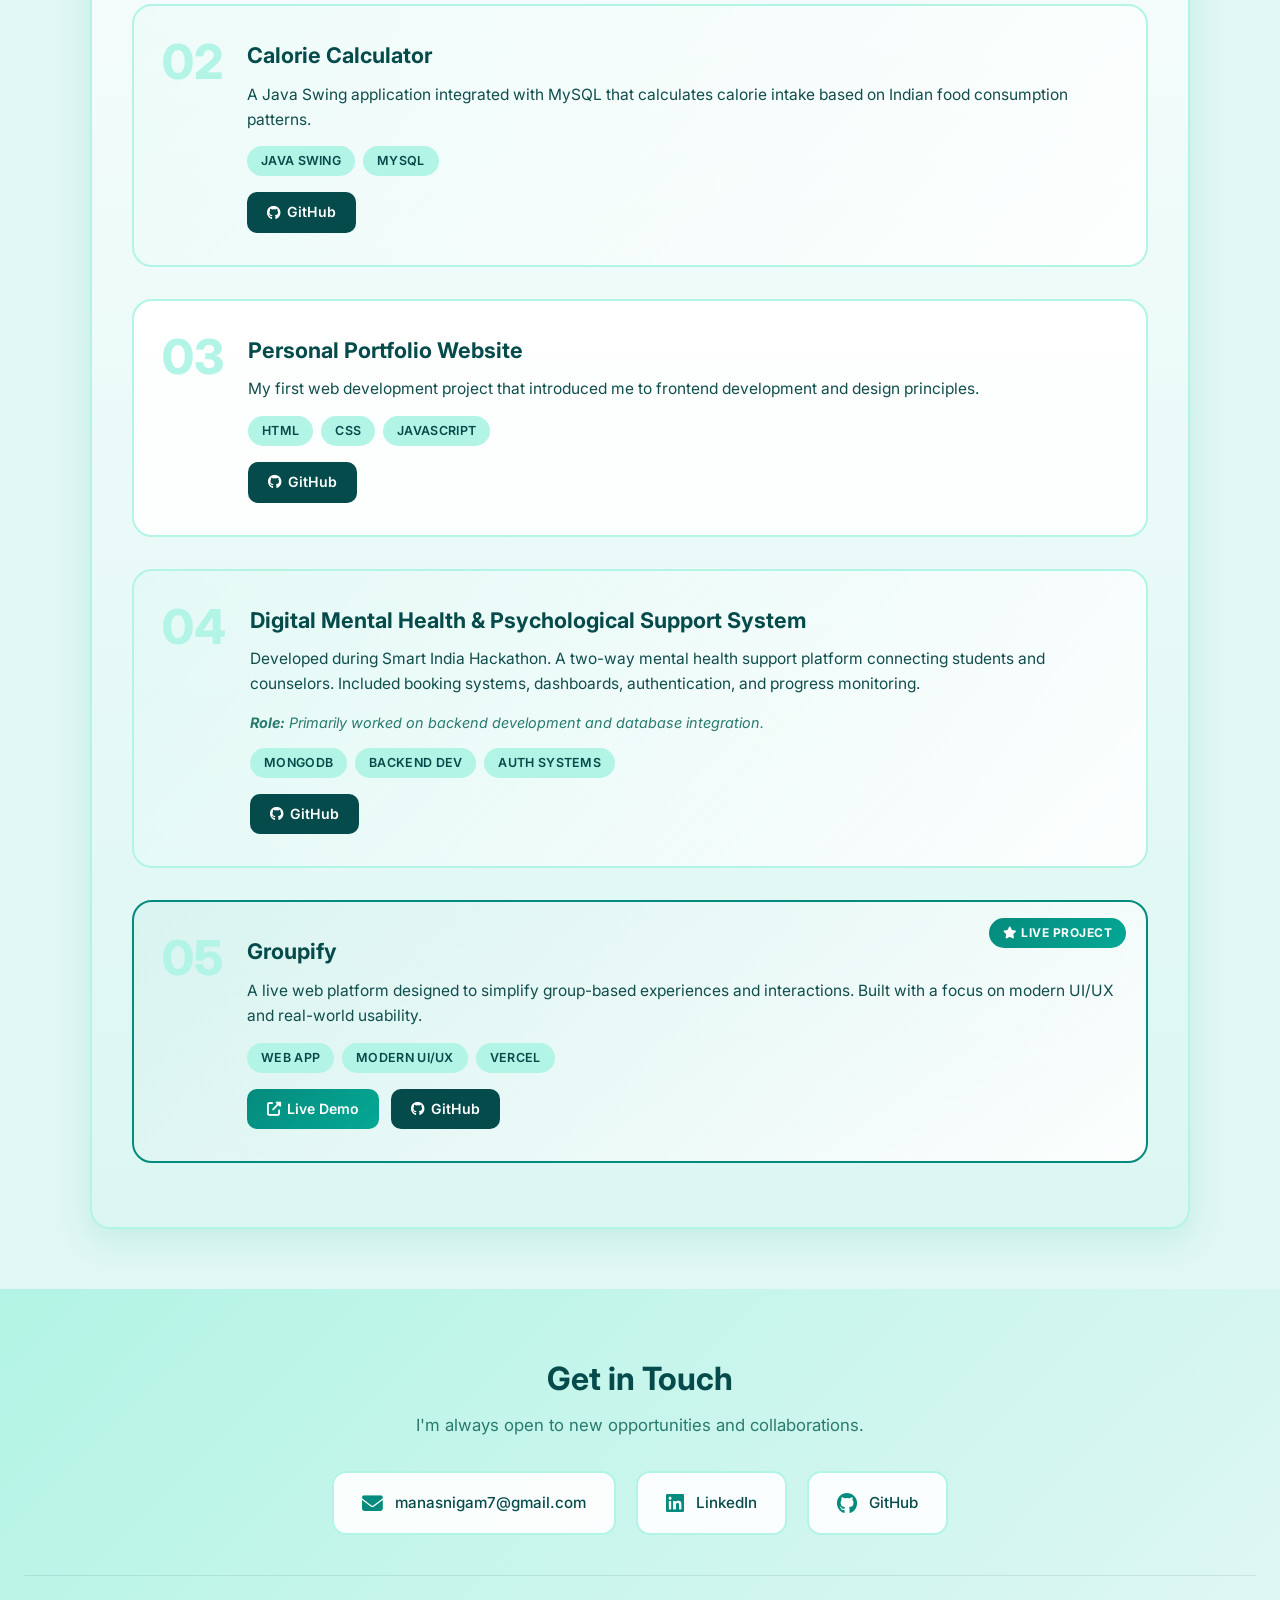
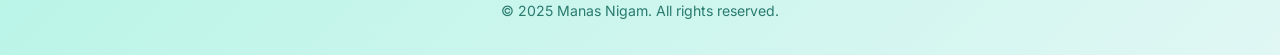
==== commit e00c256a: "Changes June13" ====
--- a/index.html
+++ b/index.html
@@ -1 +1,319 @@
-<!doctype html><html lang="en"><title>Manas Nigam's Portfolio</title><head><meta charset="utf-8"/><link rel="icon" href="/favicon.ico"/><meta name="viewport" content="width=device-width,initial-scale=1"/><meta name="theme-color" content="#000000"/><meta name="description" content="Web site created using create-react-app"/><link rel="apple-touch-icon" href="/logo192.png"/><link rel="manifest" href="/manifest.json"/><title>React App</title><script defer="defer" src="/static/js/main.1cb74eee.js"></script><link href="/static/css/main.25d42b39.css" rel="stylesheet"></head><body><noscript>You need to enable JavaScript to run this app.</noscript><div id="root"></div></body></html>
+<!DOCTYPE html>
+<html lang="en">
+<head>
+  <meta charset="UTF-8" />
+  <meta name="viewport" content="width=device-width, initial-scale=1.0" />
+  <title>Manas Nigam | Portfolio</title>
+  <meta name="description" content="Portfolio of Manas Nigam — Full-stack developer, AI enthusiast, and Computer Science student. Explore projects, skills, and experience." />
+  <meta name="theme-color" content="#064b4b" />
+  <link rel="icon" href="/favicon.ico" />
+  <link rel="apple-touch-icon" href="/logo192.png" />
+  <link rel="manifest" href="/manifest.json" />
+  <link href="https://fonts.googleapis.com/css2?family=Inter:wght@300;400;500;600;700;800&display=swap" rel="stylesheet" />
+  <link rel="stylesheet" href="https://cdnjs.cloudflare.com/ajax/libs/font-awesome/6.5.1/css/all.min.css" />
+  <link rel="stylesheet" href="/styles.css" />
+</head>
+<body>
+
+  <!-- ═══════════ HEADER / NAVIGATION ═══════════ -->
+  <header class="header" id="header">
+    <div class="header-inner">
+      <h1 class="header-name">Manas Nigam</h1>
+      <p class="header-tagline">Full-Stack Developer · AI Enthusiast · CS Student</p>
+      <nav class="nav-links" id="nav">
+        <a href="#about">About</a>
+        <a href="#skills">Skills</a>
+        <a href="#experience">Experience</a>
+        <a href="#projects">Projects</a>
+        <a href="#contact">Contact</a>
+      </nav>
+    </div>
+  </header>
+
+  <!-- ═══════════ ABOUT ═══════════ -->
+  <section class="section reveal" id="about">
+    <img
+      src="/static/media/me.d5d4893ed5a2eb3f585c.jpeg"
+      alt="Manas Nigam"
+      class="about-photo"
+    />
+    <h2>About Me</h2>
+    <p>
+      Hi! I'm <strong>Manas Nigam</strong>, a passionate Computer Science student
+      with a deep interest in full-stack development and artificial intelligence.
+      I love building meaningful projects that solve real-world problems and
+      continuously expanding my technical skill set.
+    </p>
+  </section>
+
+  <!-- ═══════════ SKILLS ═══════════ -->
+  <section class="section skills-section reveal" id="skills">
+    <h2>Skills</h2>
+
+    <div class="skills-categories">
+
+      <!-- Programming Languages -->
+      <div class="skill-category reveal-child">
+        <div class="skill-category-icon"><i class="fas fa-code"></i></div>
+        <h3>Programming Languages</h3>
+        <div class="skills-list">
+          <span class="skill-pill">C++</span>
+          <span class="skill-pill">Java</span>
+          <span class="skill-pill">Python</span>
+          <span class="skill-pill">JavaScript</span>
+          <span class="skill-pill">SQL</span>
+        </div>
+      </div>
+
+      <!-- Web Development -->
+      <div class="skill-category reveal-child">
+        <div class="skill-category-icon"><i class="fas fa-globe"></i></div>
+        <h3>Web Development</h3>
+        <div class="skills-list">
+          <span class="skill-pill">HTML</span>
+          <span class="skill-pill">CSS</span>
+          <span class="skill-pill">JavaScript</span>
+          <span class="skill-pill">React</span>
+          <span class="skill-pill">Node.js</span>
+          <span class="skill-pill">Express.js</span>
+        </div>
+      </div>
+
+      <!-- Database -->
+      <div class="skill-category reveal-child">
+        <div class="skill-category-icon"><i class="fas fa-database"></i></div>
+        <h3>Database</h3>
+        <div class="skills-list">
+          <span class="skill-pill">MySQL</span>
+          <span class="skill-pill">MongoDB</span>
+        </div>
+      </div>
+
+      <!-- Artificial Intelligence -->
+      <div class="skill-category reveal-child">
+        <div class="skill-category-icon"><i class="fas fa-brain"></i></div>
+        <h3>Artificial Intelligence</h3>
+        <div class="skills-list">
+          <span class="skill-pill">Machine Learning</span>
+          <span class="skill-pill">Deep Learning</span>
+          <span class="skill-pill">NLP</span>
+          <span class="skill-pill">LLMs</span>
+          <span class="skill-pill">Generative AI</span>
+          <span class="skill-pill">NumPy</span>
+          <span class="skill-pill">Pandas</span>
+          <span class="skill-pill">Scikit-learn</span>
+        </div>
+      </div>
+
+      <!-- Tools & Platforms -->
+      <div class="skill-category reveal-child">
+        <div class="skill-category-icon"><i class="fas fa-tools"></i></div>
+        <h3>Tools &amp; Platforms</h3>
+        <div class="skills-list">
+          <span class="skill-pill">Git</span>
+          <span class="skill-pill">GitHub</span>
+          <span class="skill-pill">Google Cloud</span>
+          <span class="skill-pill">VS Code</span>
+          <span class="skill-pill">Vercel</span>
+        </div>
+      </div>
+
+    </div>
+  </section>
+
+  <!-- ═══════════ EXPERIENCE & ACHIEVEMENTS ═══════════ -->
+  <section class="section reveal" id="experience">
+    <h2>Experience &amp; Achievements</h2>
+
+    <div class="experience-grid">
+
+      <!-- SIH -->
+      <div class="experience-card reveal-child">
+        <div class="exp-icon"><i class="fas fa-trophy"></i></div>
+        <h3>Smart India Hackathon (SIH) Participant</h3>
+        <p class="exp-subtitle">Digital Mental Health &amp; Psychological Support System for Students in Higher Education</p>
+        <ul>
+          <li>Worked primarily on <strong>backend development</strong>.</li>
+          <li>Implemented booking systems, dashboards, and authentication modules.</li>
+          <li>Used <strong>MongoDB</strong> for database management.</li>
+          <li>Collaborated within a multidisciplinary team to create a two-way support platform for students and counselors.</li>
+        </ul>
+      </div>
+
+      <!-- NIT Delhi Internship -->
+      <div class="experience-card reveal-child">
+        <div class="exp-icon"><i class="fas fa-briefcase"></i></div>
+        <h3>NIT Delhi Internship</h3>
+        <p class="exp-subtitle">Industrial Training / Research Experience</p>
+        <ul>
+          <li>Gained hands-on experience working on real-world engineering projects.</li>
+          <li>Strengthened foundational knowledge in computer science and software development.</li>
+        </ul>
+      </div>
+
+      <!-- Google Cloud Hackathon -->
+      <div class="experience-card reveal-child">
+        <div class="exp-icon"><i class="fas fa-cloud"></i></div>
+        <h3>Google Cloud Hackathon Participant</h3>
+        <p class="exp-subtitle">Cloud-based Solution Development</p>
+        <ul>
+          <li>Participated in a competitive hackathon focused on Google Cloud technologies.</li>
+          <li>Explored cloud-native development, deployment, and services.</li>
+        </ul>
+      </div>
+
+    </div>
+  </section>
+
+  <!-- ═══════════ PROJECTS ═══════════ -->
+  <section class="section projects-section reveal" id="projects">
+    <h2>Projects</h2>
+
+    <div class="projects-grid">
+
+      <!-- 1. Resilience of Wellness -->
+      <article class="project-card reveal-child" id="project-resilience">
+        <div class="project-number">01</div>
+        <div class="project-content">
+          <h3>Resilience of Wellness</h3>
+          <p>
+            A Python-based application developed to digitize wellness center operations
+            including login, insertion, deletion, and update functionalities.
+          </p>
+          <div class="tech-badges">
+            <span class="tech-badge">Python</span>
+            <span class="tech-badge">MySQL</span>
+            <span class="tech-badge">GUI</span>
+          </div>
+          <div class="project-links">
+            <a href="https://github.com/manasnigam11" target="_blank" rel="noopener noreferrer" class="project-btn github-btn">
+              <i class="fab fa-github"></i> GitHub
+            </a>
+          </div>
+        </div>
+      </article>
+
+      <!-- 2. Calorie Calculator -->
+      <article class="project-card reveal-child" id="project-calorie">
+        <div class="project-number">02</div>
+        <div class="project-content">
+          <h3>Calorie Calculator</h3>
+          <p>
+            A Java Swing application integrated with MySQL that calculates calorie intake
+            based on Indian food consumption patterns.
+          </p>
+          <div class="tech-badges">
+            <span class="tech-badge">Java Swing</span>
+            <span class="tech-badge">MySQL</span>
+          </div>
+          <div class="project-links">
+            <a href="https://github.com/manasnigam11" target="_blank" rel="noopener noreferrer" class="project-btn github-btn">
+              <i class="fab fa-github"></i> GitHub
+            </a>
+          </div>
+        </div>
+      </article>
+
+      <!-- 3. Personal Portfolio Website -->
+      <article class="project-card reveal-child" id="project-portfolio">
+        <div class="project-number">03</div>
+        <div class="project-content">
+          <h3>Personal Portfolio Website</h3>
+          <p>
+            My first web development project that introduced me to frontend development
+            and design principles.
+          </p>
+          <div class="tech-badges">
+            <span class="tech-badge">HTML</span>
+            <span class="tech-badge">CSS</span>
+            <span class="tech-badge">JavaScript</span>
+          </div>
+          <div class="project-links">
+            <a href="https://github.com/manasnigam11" target="_blank" rel="noopener noreferrer" class="project-btn github-btn">
+              <i class="fab fa-github"></i> GitHub
+            </a>
+          </div>
+        </div>
+      </article>
+
+      <!-- 4. Digital Mental Health -->
+      <article class="project-card reveal-child" id="project-mental-health">
+        <div class="project-number">04</div>
+        <div class="project-content">
+          <h3>Digital Mental Health &amp; Psychological Support System</h3>
+          <p>
+            Developed during Smart India Hackathon. A two-way mental health support
+            platform connecting students and counselors. Included booking systems,
+            dashboards, authentication, and progress monitoring.
+          </p>
+          <p class="project-role"><strong>Role:</strong> Primarily worked on backend development and database integration.</p>
+          <div class="tech-badges">
+            <span class="tech-badge">MongoDB</span>
+            <span class="tech-badge">Backend Dev</span>
+            <span class="tech-badge">Auth Systems</span>
+          </div>
+          <div class="project-links">
+            <a href="https://github.com/manasnigam11" target="_blank" rel="noopener noreferrer" class="project-btn github-btn">
+              <i class="fab fa-github"></i> GitHub
+            </a>
+          </div>
+        </div>
+      </article>
+
+      <!-- 5. Groupify -->
+      <article class="project-card featured reveal-child" id="project-groupify">
+        <div class="project-number">05</div>
+        <span class="featured-badge"><i class="fas fa-star"></i> Live Project</span>
+        <div class="project-content">
+          <h3>Groupify</h3>
+          <p>
+            A live web platform designed to simplify group-based experiences and
+            interactions. Built with a focus on modern UI/UX and real-world usability.
+          </p>
+          <div class="tech-badges">
+            <span class="tech-badge">Web App</span>
+            <span class="tech-badge">Modern UI/UX</span>
+            <span class="tech-badge">Vercel</span>
+          </div>
+          <div class="project-links">
+            <a href="https://groupify-amber.vercel.app/" target="_blank" rel="noopener noreferrer" class="project-btn live-btn">
+              <i class="fas fa-external-link-alt"></i> Live Demo
+            </a>
+            <a href="https://github.com/manasnigam11" target="_blank" rel="noopener noreferrer" class="project-btn github-btn">
+              <i class="fab fa-github"></i> GitHub
+            </a>
+          </div>
+        </div>
+      </article>
+
+    </div>
+  </section>
+
+  <!-- ═══════════ CONTACT ═══════════ -->
+  <footer class="footer reveal" id="contact">
+    <h2>Get in Touch</h2>
+    <p class="contact-subtitle">I'm always open to new opportunities and collaborations.</p>
+
+    <div class="contact-cards">
+      <a href="mailto:manasnigam7@gmail.com" class="contact-card" id="contact-email">
+        <i class="fas fa-envelope"></i>
+        <span>manasnigam7@gmail.com</span>
+      </a>
+      <a href="https://www.linkedin.com/in/manas-nigam-b36a62325/" target="_blank" rel="noopener noreferrer" class="contact-card" id="contact-linkedin">
+        <i class="fab fa-linkedin"></i>
+        <span>LinkedIn</span>
+      </a>
+      <a href="https://github.com/manasnigam11" target="_blank" rel="noopener noreferrer" class="contact-card" id="contact-github">
+        <i class="fab fa-github"></i>
+        <span>GitHub</span>
+      </a>
+    </div>
+
+    <div class="footer-bottom">
+      <p>&copy; 2025 Manas Nigam. All rights reserved.</p>
+    </div>
+  </footer>
+
+  <script src="/app.js"></script>
+</body>
+</html>
--- a/styles.css
+++ b/styles.css
@@ -0,0 +1,684 @@
+/* ═══════════════════════════════════════════════════════
+   MANAS NIGAM PORTFOLIO — STYLES
+   Original color palette preserved: mint / teal / jade
+   ═══════════════════════════════════════════════════════ */
+
+/* ─── CSS Custom Properties ────────────────────────── */
+:root {
+  /* Core palette (preserved from original) */
+  --bg:             #e0f7f4;
+  --bg-card:        rgba(255, 255, 255, 0.92);
+  --primary:        #064b4b;
+  --primary-light:  #087d73;
+  --accent:         #048b7d;
+  --mint:           #b2f4e5;
+  --mint-dark:      #9bead7;
+  --mint-glow:      rgba(93, 207, 179, 0.30);
+  --mint-glow-strong: rgba(93, 207, 179, 0.50);
+  --text:           #104d4d;
+  --text-light:     #2a7a6e;
+
+  /* Layout */
+  --max-width:      1100px;
+  --radius-lg:      20px;
+  --radius-md:      14px;
+  --radius-sm:      10px;
+  --radius-pill:    25px;
+
+  /* Shadows */
+  --shadow-card:    0 10px 30px rgba(93, 207, 179, 0.22);
+  --shadow-hover:   0 16px 40px rgba(93, 207, 179, 0.35);
+  --shadow-soft:    0 4px 12px rgba(93, 207, 179, 0.18);
+
+  /* Transitions */
+  --ease:           cubic-bezier(0.4, 0, 0.2, 1);
+}
+
+/* ─── Reset & Base ─────────────────────────────────── */
+*,
+*::before,
+*::after {
+  box-sizing: border-box;
+  margin: 0;
+  padding: 0;
+}
+
+html {
+  scroll-behavior: smooth;
+}
+
+body {
+  font-family: 'Inter', 'Segoe UI', Roboto, Oxygen, sans-serif;
+  background-color: var(--bg);
+  color: var(--text);
+  line-height: 1.6;
+  -webkit-font-smoothing: antialiased;
+  -moz-osx-font-smoothing: grayscale;
+}
+
+img {
+  max-width: 100%;
+  display: block;
+}
+
+a {
+  color: inherit;
+  text-decoration: none;
+}
+
+ul {
+  list-style: none;
+}
+
+/* ═══════════════════════════════════════════════════════
+   HEADER / NAV
+   ═══════════════════════════════════════════════════════ */
+.header {
+  background: linear-gradient(135deg, var(--mint), var(--bg));
+  padding: 60px 24px 50px;
+  text-align: center;
+  box-shadow: 0 4px 14px var(--mint-glow);
+  position: relative;
+  overflow: hidden;
+}
+
+/* Decorative circles */
+.header::before,
+.header::after {
+  content: '';
+  position: absolute;
+  border-radius: 50%;
+  background: var(--mint-glow);
+  pointer-events: none;
+}
+.header::before {
+  width: 300px; height: 300px;
+  top: -100px; left: -80px;
+  animation: float 8s ease-in-out infinite;
+}
+.header::after {
+  width: 200px; height: 200px;
+  bottom: -60px; right: -40px;
+  animation: float 6s ease-in-out 1s infinite reverse;
+}
+
+@keyframes float {
+  0%, 100% { transform: translateY(0) scale(1); }
+  50%      { transform: translateY(-20px) scale(1.05); }
+}
+
+.header-inner {
+  position: relative;
+  z-index: 1;
+}
+
+.header-name {
+  font-size: clamp(2rem, 5vw, 3rem);
+  font-weight: 800;
+  color: var(--primary);
+  letter-spacing: -0.5px;
+}
+
+.header-tagline {
+  margin-top: 8px;
+  font-size: 1.05rem;
+  color: var(--text-light);
+  font-weight: 400;
+}
+
+.nav-links {
+  display: flex;
+  justify-content: center;
+  gap: 32px;
+  margin-top: 24px;
+  flex-wrap: wrap;
+}
+
+.nav-links a {
+  font-size: 1rem;
+  font-weight: 600;
+  color: var(--primary);
+  position: relative;
+  transition: color 0.3s var(--ease);
+  padding-bottom: 4px;
+}
+
+.nav-links a::after {
+  content: '';
+  position: absolute;
+  bottom: 0;
+  left: 0;
+  width: 0%;
+  height: 2px;
+  background: var(--accent);
+  border-radius: 2px;
+  transition: width 0.35s var(--ease);
+}
+
+.nav-links a:hover {
+  color: var(--primary-light);
+}
+
+.nav-links a:hover::after {
+  width: 100%;
+}
+
+/* ═══════════════════════════════════════════════════════
+   SECTIONS — shared base
+   ═══════════════════════════════════════════════════════ */
+.section {
+  max-width: var(--max-width);
+  margin: 60px auto;
+  padding: 64px 40px;
+  background: var(--bg-card);
+  border: 2px solid var(--mint);
+  border-radius: var(--radius-lg);
+  box-shadow: var(--shadow-card);
+  text-align: center;
+}
+
+.section h2 {
+  font-size: 2rem;
+  font-weight: 700;
+  color: var(--accent);
+  margin-bottom: 28px;
+  position: relative;
+  display: inline-block;
+}
+
+.section h2::after {
+  content: '';
+  position: absolute;
+  left: 50%;
+  bottom: -10px;
+  transform: translateX(-50%);
+  width: 60px;
+  height: 3px;
+  background: var(--mint-dark);
+  border-radius: 2px;
+}
+
+.section p {
+  font-size: 1.05rem;
+  max-width: 720px;
+  margin: 0 auto 12px;
+}
+
+/* ═══════════════════════════════════════════════════════
+   ABOUT
+   ═══════════════════════════════════════════════════════ */
+.about-photo {
+  width: 180px;
+  height: 180px;
+  object-fit: cover;
+  border-radius: 50%;
+  margin: 0 auto 24px;
+  border: 4px solid var(--mint);
+  box-shadow: var(--shadow-soft);
+  transition: transform 0.7s var(--ease), box-shadow 0.7s var(--ease);
+}
+
+.about-photo:hover {
+  transform: rotate(360deg);
+  box-shadow: 0 0 24px 6px var(--mint-glow-strong);
+}
+
+/* ═══════════════════════════════════════════════════════
+   SKILLS
+   ═══════════════════════════════════════════════════════ */
+.skills-categories {
+  display: grid;
+  grid-template-columns: repeat(auto-fit, minmax(280px, 1fr));
+  gap: 28px;
+  margin-top: 16px;
+}
+
+.skill-category {
+  background: linear-gradient(145deg, rgba(178, 244, 229, 0.15), rgba(255,255,255,0.8));
+  border: 1.5px solid var(--mint);
+  border-radius: var(--radius-md);
+  padding: 28px 20px 24px;
+  text-align: center;
+  transition: transform 0.35s var(--ease), box-shadow 0.35s var(--ease);
+}
+
+.skill-category:hover {
+  transform: translateY(-4px);
+  box-shadow: var(--shadow-hover);
+}
+
+.skill-category-icon {
+  width: 48px;
+  height: 48px;
+  margin: 0 auto 12px;
+  display: flex;
+  align-items: center;
+  justify-content: center;
+  font-size: 1.4rem;
+  color: var(--accent);
+  background: var(--mint);
+  border-radius: 12px;
+}
+
+.skill-category h3 {
+  font-size: 1.1rem;
+  font-weight: 700;
+  color: var(--primary);
+  margin-bottom: 14px;
+}
+
+.skills-list {
+  display: flex;
+  flex-wrap: wrap;
+  justify-content: center;
+  gap: 10px;
+}
+
+.skill-pill {
+  background-color: var(--mint);
+  color: var(--primary);
+  padding: 8px 16px;
+  border-radius: var(--radius-pill);
+  font-size: 0.9rem;
+  font-weight: 500;
+  box-shadow: var(--shadow-soft);
+  transition: transform 0.3s var(--ease), box-shadow 0.3s var(--ease), background-color 0.3s var(--ease);
+  cursor: default;
+}
+
+.skill-pill:hover {
+  transform: scale(1.08);
+  background-color: var(--mint-dark);
+  box-shadow: 0 6px 16px var(--mint-glow);
+}
+
+/* ═══════════════════════════════════════════════════════
+   EXPERIENCE & ACHIEVEMENTS
+   ═══════════════════════════════════════════════════════ */
+.experience-grid {
+  display: grid;
+  grid-template-columns: repeat(auto-fit, minmax(310px, 1fr));
+  gap: 24px;
+  margin-top: 20px;
+  text-align: left;
+}
+
+.experience-card {
+  background: linear-gradient(145deg, rgba(178, 244, 229, 0.12), rgba(255,255,255,0.85));
+  border: 1.5px solid var(--mint);
+  border-radius: var(--radius-md);
+  padding: 28px 24px;
+  transition: transform 0.35s var(--ease), box-shadow 0.35s var(--ease);
+  position: relative;
+  overflow: hidden;
+}
+
+.experience-card::before {
+  content: '';
+  position: absolute;
+  top: 0; left: 0;
+  width: 4px;
+  height: 100%;
+  background: linear-gradient(180deg, var(--accent), var(--mint-dark));
+  border-radius: 2px;
+}
+
+.experience-card:hover {
+  transform: translateY(-4px);
+  box-shadow: var(--shadow-hover);
+}
+
+.exp-icon {
+  width: 42px;
+  height: 42px;
+  display: flex;
+  align-items: center;
+  justify-content: center;
+  font-size: 1.2rem;
+  color: white;
+  background: var(--accent);
+  border-radius: 10px;
+  margin-bottom: 14px;
+}
+
+.experience-card h3 {
+  font-size: 1.15rem;
+  font-weight: 700;
+  color: var(--primary);
+  margin-bottom: 6px;
+}
+
+.exp-subtitle {
+  font-size: 0.92rem;
+  color: var(--text-light);
+  margin-bottom: 12px;
+  font-style: italic;
+}
+
+.experience-card ul {
+  padding-left: 16px;
+  list-style: none;
+}
+
+.experience-card li {
+  font-size: 0.95rem;
+  margin-bottom: 6px;
+  position: relative;
+  padding-left: 18px;
+  line-height: 1.5;
+}
+
+.experience-card li::before {
+  content: '▸';
+  position: absolute;
+  left: 0;
+  color: var(--accent);
+  font-weight: 700;
+}
+
+/* ═══════════════════════════════════════════════════════
+   PROJECTS — the strongest section
+   ═══════════════════════════════════════════════════════ */
+.projects-section {
+  background: linear-gradient(180deg, var(--bg-card) 0%, rgba(178, 244, 229, 0.1) 100%);
+}
+
+.projects-grid {
+  display: flex;
+  flex-direction: column;
+  gap: 32px;
+  margin-top: 24px;
+}
+
+.project-card {
+  position: relative;
+  display: flex;
+  gap: 24px;
+  align-items: flex-start;
+  text-align: left;
+  background: var(--bg-card);
+  border: 2px solid var(--mint);
+  border-radius: var(--radius-lg);
+  padding: 32px 28px;
+  transition: transform 0.4s var(--ease), box-shadow 0.4s var(--ease), border-color 0.3s var(--ease);
+  overflow: hidden;
+}
+
+/* Alternating subtle background tint */
+.project-card:nth-child(even) {
+  background: linear-gradient(135deg, rgba(178, 244, 229, 0.08), var(--bg-card));
+}
+
+.project-card:hover {
+  transform: translateY(-6px);
+  box-shadow: var(--shadow-hover);
+  border-color: var(--mint-dark);
+}
+
+.project-number {
+  font-size: 3rem;
+  font-weight: 800;
+  color: var(--mint);
+  line-height: 1;
+  min-width: 60px;
+  user-select: none;
+  transition: color 0.3s var(--ease);
+}
+
+.project-card:hover .project-number {
+  color: var(--accent);
+}
+
+.project-content {
+  flex: 1;
+}
+
+.project-content h3 {
+  font-size: 1.35rem;
+  font-weight: 700;
+  color: var(--primary);
+  margin-bottom: 10px;
+}
+
+.project-content p {
+  font-size: 0.97rem;
+  color: var(--text);
+  margin: 0 0 14px;
+  max-width: none;
+}
+
+.project-role {
+  font-size: 0.9rem !important;
+  color: var(--text-light) !important;
+  font-style: italic;
+}
+
+/* Tech badges */
+.tech-badges {
+  display: flex;
+  flex-wrap: wrap;
+  gap: 8px;
+  margin-bottom: 16px;
+}
+
+.tech-badge {
+  background: var(--mint);
+  color: var(--primary);
+  font-size: 0.78rem;
+  font-weight: 600;
+  padding: 5px 14px;
+  border-radius: var(--radius-pill);
+  letter-spacing: 0.3px;
+  text-transform: uppercase;
+}
+
+/* Project action buttons */
+.project-links {
+  display: flex;
+  gap: 12px;
+  flex-wrap: wrap;
+}
+
+.project-btn {
+  display: inline-flex;
+  align-items: center;
+  gap: 6px;
+  padding: 9px 20px;
+  border-radius: var(--radius-sm);
+  font-size: 0.88rem;
+  font-weight: 600;
+  transition: transform 0.3s var(--ease), box-shadow 0.3s var(--ease), background 0.3s var(--ease);
+}
+
+.github-btn {
+  background: var(--primary);
+  color: white;
+}
+
+.github-btn:hover {
+  background: var(--primary-light);
+  transform: translateY(-2px);
+  box-shadow: 0 6px 16px rgba(6, 75, 75, 0.25);
+}
+
+.live-btn {
+  background: linear-gradient(135deg, var(--accent), #05a895);
+  color: white;
+}
+
+.live-btn:hover {
+  transform: translateY(-2px);
+  box-shadow: 0 6px 20px rgba(4, 139, 125, 0.35);
+}
+
+/* Featured project */
+.project-card.featured {
+  border-color: var(--accent);
+  border-width: 2.5px;
+  background: linear-gradient(145deg, rgba(4, 139, 125, 0.04), var(--bg-card));
+}
+
+.featured-badge {
+  position: absolute;
+  top: 16px;
+  right: 20px;
+  background: linear-gradient(135deg, var(--accent), #05a895);
+  color: white;
+  font-size: 0.75rem;
+  font-weight: 700;
+  padding: 5px 14px;
+  border-radius: var(--radius-pill);
+  letter-spacing: 0.5px;
+  text-transform: uppercase;
+}
+
+/* ═══════════════════════════════════════════════════════
+   CONTACT / FOOTER
+   ═══════════════════════════════════════════════════════ */
+.footer {
+  background: linear-gradient(135deg, var(--mint), var(--bg));
+  padding: 64px 24px 32px;
+  text-align: center;
+  margin-top: 0;
+}
+
+.footer h2 {
+  font-size: 2rem;
+  font-weight: 700;
+  color: var(--primary);
+  margin-bottom: 8px;
+}
+
+.contact-subtitle {
+  color: var(--text-light);
+  font-size: 1.05rem;
+  margin-bottom: 32px;
+}
+
+.contact-cards {
+  display: flex;
+  justify-content: center;
+  gap: 20px;
+  flex-wrap: wrap;
+  margin-bottom: 40px;
+}
+
+.contact-card {
+  display: flex;
+  align-items: center;
+  gap: 12px;
+  background: var(--bg-card);
+  border: 2px solid var(--mint);
+  border-radius: var(--radius-md);
+  padding: 18px 28px;
+  font-size: 0.95rem;
+  font-weight: 500;
+  color: var(--primary);
+  transition: transform 0.3s var(--ease), box-shadow 0.3s var(--ease), border-color 0.3s var(--ease);
+}
+
+.contact-card i {
+  font-size: 1.3rem;
+  color: var(--accent);
+}
+
+.contact-card:hover {
+  transform: translateY(-4px);
+  box-shadow: var(--shadow-hover);
+  border-color: var(--accent);
+}
+
+.footer-bottom {
+  padding-top: 24px;
+  border-top: 1px solid rgba(6, 75, 75, 0.1);
+}
+
+.footer-bottom p {
+  font-size: 0.88rem;
+  color: var(--text-light);
+}
+
+/* ═══════════════════════════════════════════════════════
+   SCROLL REVEAL ANIMATIONS
+   ═══════════════════════════════════════════════════════ */
+.reveal {
+  opacity: 0;
+  transform: translateY(40px);
+  transition: opacity 0.7s var(--ease), transform 0.7s var(--ease);
+}
+
+.reveal.visible {
+  opacity: 1;
+  transform: translateY(0);
+}
+
+.reveal-child {
+  opacity: 0;
+  transform: translateY(24px);
+  transition: opacity 0.5s var(--ease), transform 0.5s var(--ease);
+}
+
+.reveal-child.visible {
+  opacity: 1;
+  transform: translateY(0);
+}
+
+/* ═══════════════════════════════════════════════════════
+   RESPONSIVE
+   ═══════════════════════════════════════════════════════ */
+@media (max-width: 768px) {
+  .section {
+    margin: 32px 16px;
+    padding: 40px 20px;
+  }
+
+  .nav-links {
+    gap: 18px;
+  }
+
+  .project-card {
+    flex-direction: column;
+    padding: 24px 20px;
+  }
+
+  .project-number {
+    font-size: 2.2rem;
+  }
+
+  .experience-grid {
+    grid-template-columns: 1fr;
+  }
+
+  .skills-categories {
+    grid-template-columns: 1fr;
+  }
+
+  .contact-cards {
+    flex-direction: column;
+    align-items: center;
+  }
+
+  .contact-card {
+    width: 100%;
+    max-width: 340px;
+    justify-content: center;
+  }
+}
+
+@media (max-width: 480px) {
+  .header {
+    padding: 40px 16px 32px;
+  }
+
+  .header-name {
+    font-size: 1.8rem;
+  }
+
+  .section h2 {
+    font-size: 1.6rem;
+  }
+
+  .project-content h3 {
+    font-size: 1.15rem;
+  }
+}
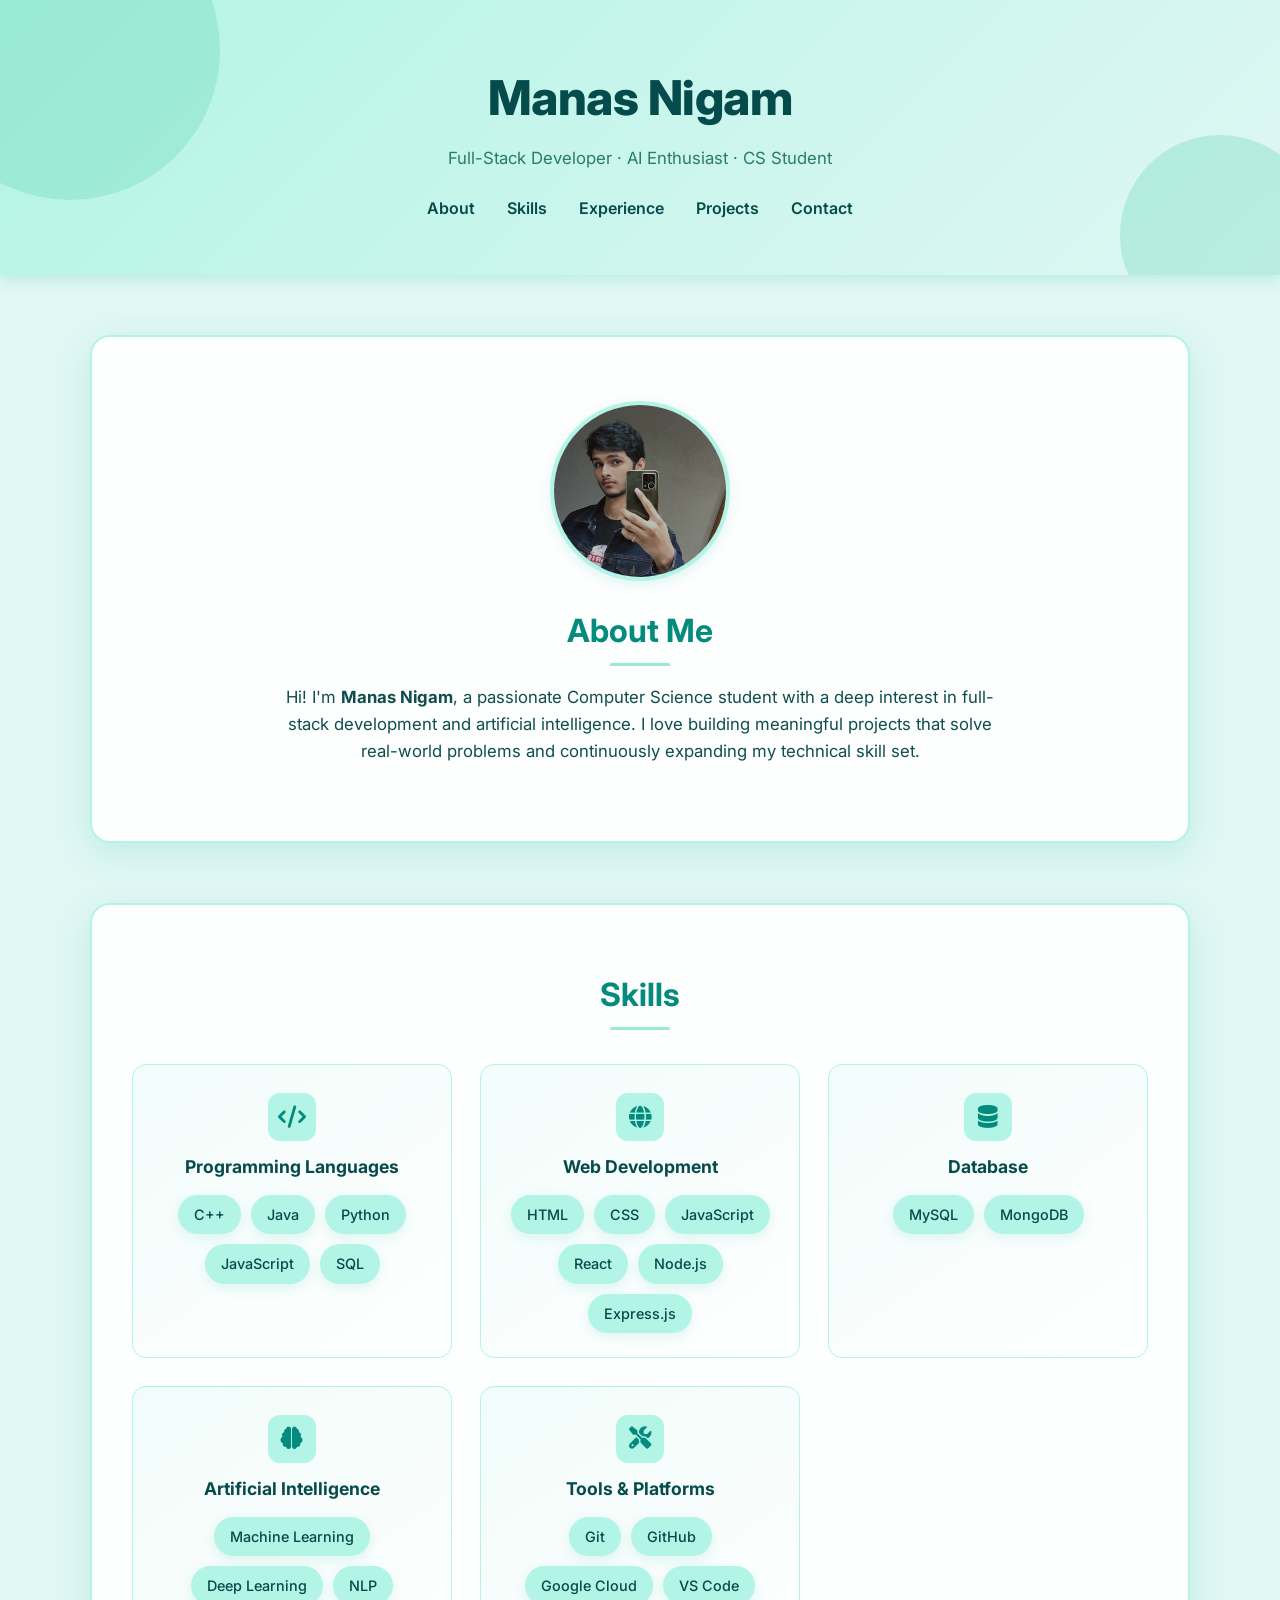
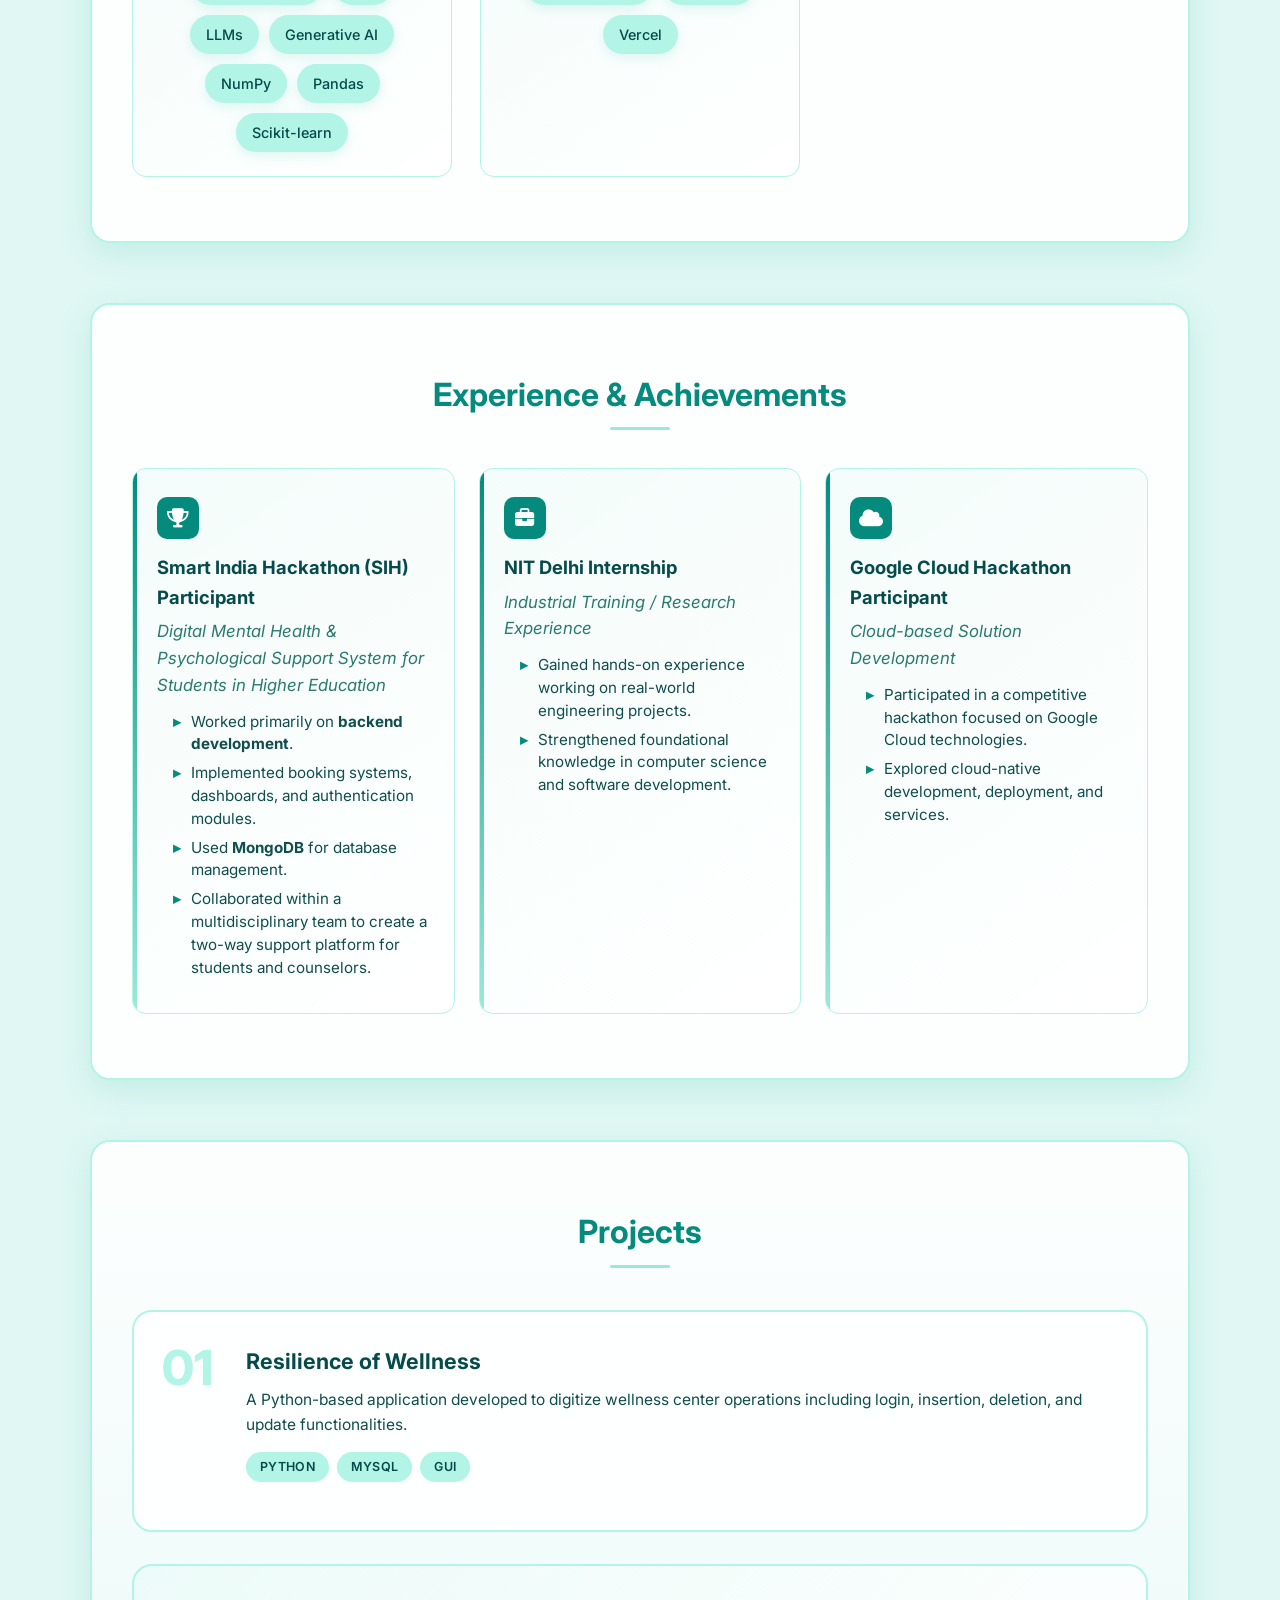
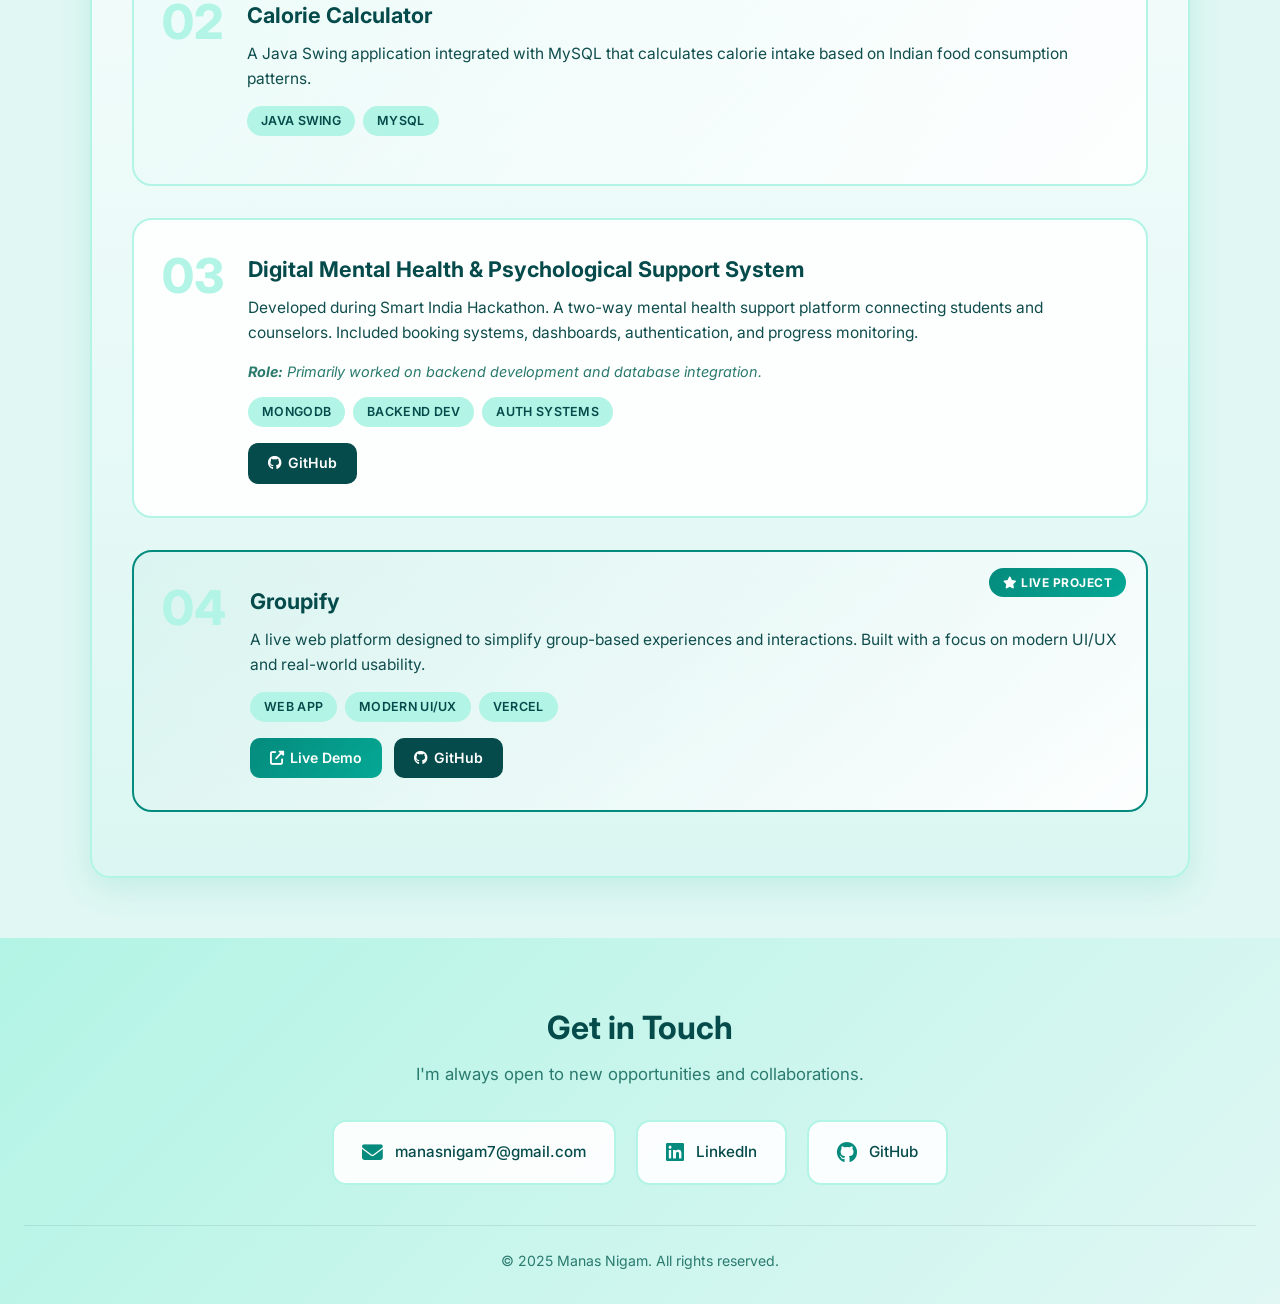
==== commit d130078c: "Changes June14" ====
--- a/index.html
+++ b/index.html
@@ -185,6 +185,43 @@
             <span class="tech-badge">MySQL</span>
             <span class="tech-badge">GUI</span>
           </div>
+        </div>
+      </article>
+
+      <!-- 2. Calorie Calculator -->
+      <article class="project-card reveal-child" id="project-calorie">
+        <div class="project-number">02</div>
+        <div class="project-content">
+          <h3>Calorie Calculator</h3>
+          <p>
+            A Java Swing application integrated with MySQL that calculates calorie intake
+            based on Indian food consumption patterns.
+          </p>
+          <div class="tech-badges">
+            <span class="tech-badge">Java Swing</span>
+            <span class="tech-badge">MySQL</span>
+          </div>
+        </div>
+      </article>
+
+
+
+      <!-- 3. Digital Mental Health -->
+      <article class="project-card reveal-child" id="project-mental-health">
+        <div class="project-number">03</div>
+        <div class="project-content">
+          <h3>Digital Mental Health &amp; Psychological Support System</h3>
+          <p>
+            Developed during Smart India Hackathon. A two-way mental health support
+            platform connecting students and counselors. Included booking systems,
+            dashboards, authentication, and progress monitoring.
+          </p>
+          <p class="project-role"><strong>Role:</strong> Primarily worked on backend development and database integration.</p>
+          <div class="tech-badges">
+            <span class="tech-badge">MongoDB</span>
+            <span class="tech-badge">Backend Dev</span>
+            <span class="tech-badge">Auth Systems</span>
+          </div>
           <div class="project-links">
             <a href="https://github.com/manasnigam11" target="_blank" rel="noopener noreferrer" class="project-btn github-btn">
               <i class="fab fa-github"></i> GitHub
@@ -193,76 +230,9 @@
         </div>
       </article>
 
-      <!-- 2. Calorie Calculator -->
-      <article class="project-card reveal-child" id="project-calorie">
-        <div class="project-number">02</div>
-        <div class="project-content">
-          <h3>Calorie Calculator</h3>
-          <p>
-            A Java Swing application integrated with MySQL that calculates calorie intake
-            based on Indian food consumption patterns.
-          </p>
-          <div class="tech-badges">
-            <span class="tech-badge">Java Swing</span>
-            <span class="tech-badge">MySQL</span>
-          </div>
-          <div class="project-links">
-            <a href="https://github.com/manasnigam11" target="_blank" rel="noopener noreferrer" class="project-btn github-btn">
-              <i class="fab fa-github"></i> GitHub
-            </a>
-          </div>
-        </div>
-      </article>
-
-      <!-- 3. Personal Portfolio Website -->
-      <article class="project-card reveal-child" id="project-portfolio">
-        <div class="project-number">03</div>
-        <div class="project-content">
-          <h3>Personal Portfolio Website</h3>
-          <p>
-            My first web development project that introduced me to frontend development
-            and design principles.
-          </p>
-          <div class="tech-badges">
-            <span class="tech-badge">HTML</span>
-            <span class="tech-badge">CSS</span>
-            <span class="tech-badge">JavaScript</span>
-          </div>
-          <div class="project-links">
-            <a href="https://github.com/manasnigam11" target="_blank" rel="noopener noreferrer" class="project-btn github-btn">
-              <i class="fab fa-github"></i> GitHub
-            </a>
-          </div>
-        </div>
-      </article>
-
-      <!-- 4. Digital Mental Health -->
-      <article class="project-card reveal-child" id="project-mental-health">
-        <div class="project-number">04</div>
-        <div class="project-content">
-          <h3>Digital Mental Health &amp; Psychological Support System</h3>
-          <p>
-            Developed during Smart India Hackathon. A two-way mental health support
-            platform connecting students and counselors. Included booking systems,
-            dashboards, authentication, and progress monitoring.
-          </p>
-          <p class="project-role"><strong>Role:</strong> Primarily worked on backend development and database integration.</p>
-          <div class="tech-badges">
-            <span class="tech-badge">MongoDB</span>
-            <span class="tech-badge">Backend Dev</span>
-            <span class="tech-badge">Auth Systems</span>
-          </div>
-          <div class="project-links">
-            <a href="https://github.com/manasnigam11" target="_blank" rel="noopener noreferrer" class="project-btn github-btn">
-              <i class="fab fa-github"></i> GitHub
-            </a>
-          </div>
-        </div>
-      </article>
-
       <!-- 5. Groupify -->
       <article class="project-card featured reveal-child" id="project-groupify">
-        <div class="project-number">05</div>
+        <div class="project-number">04</div>
         <span class="featured-badge"><i class="fas fa-star"></i> Live Project</span>
         <div class="project-content">
           <h3>Groupify</h3>
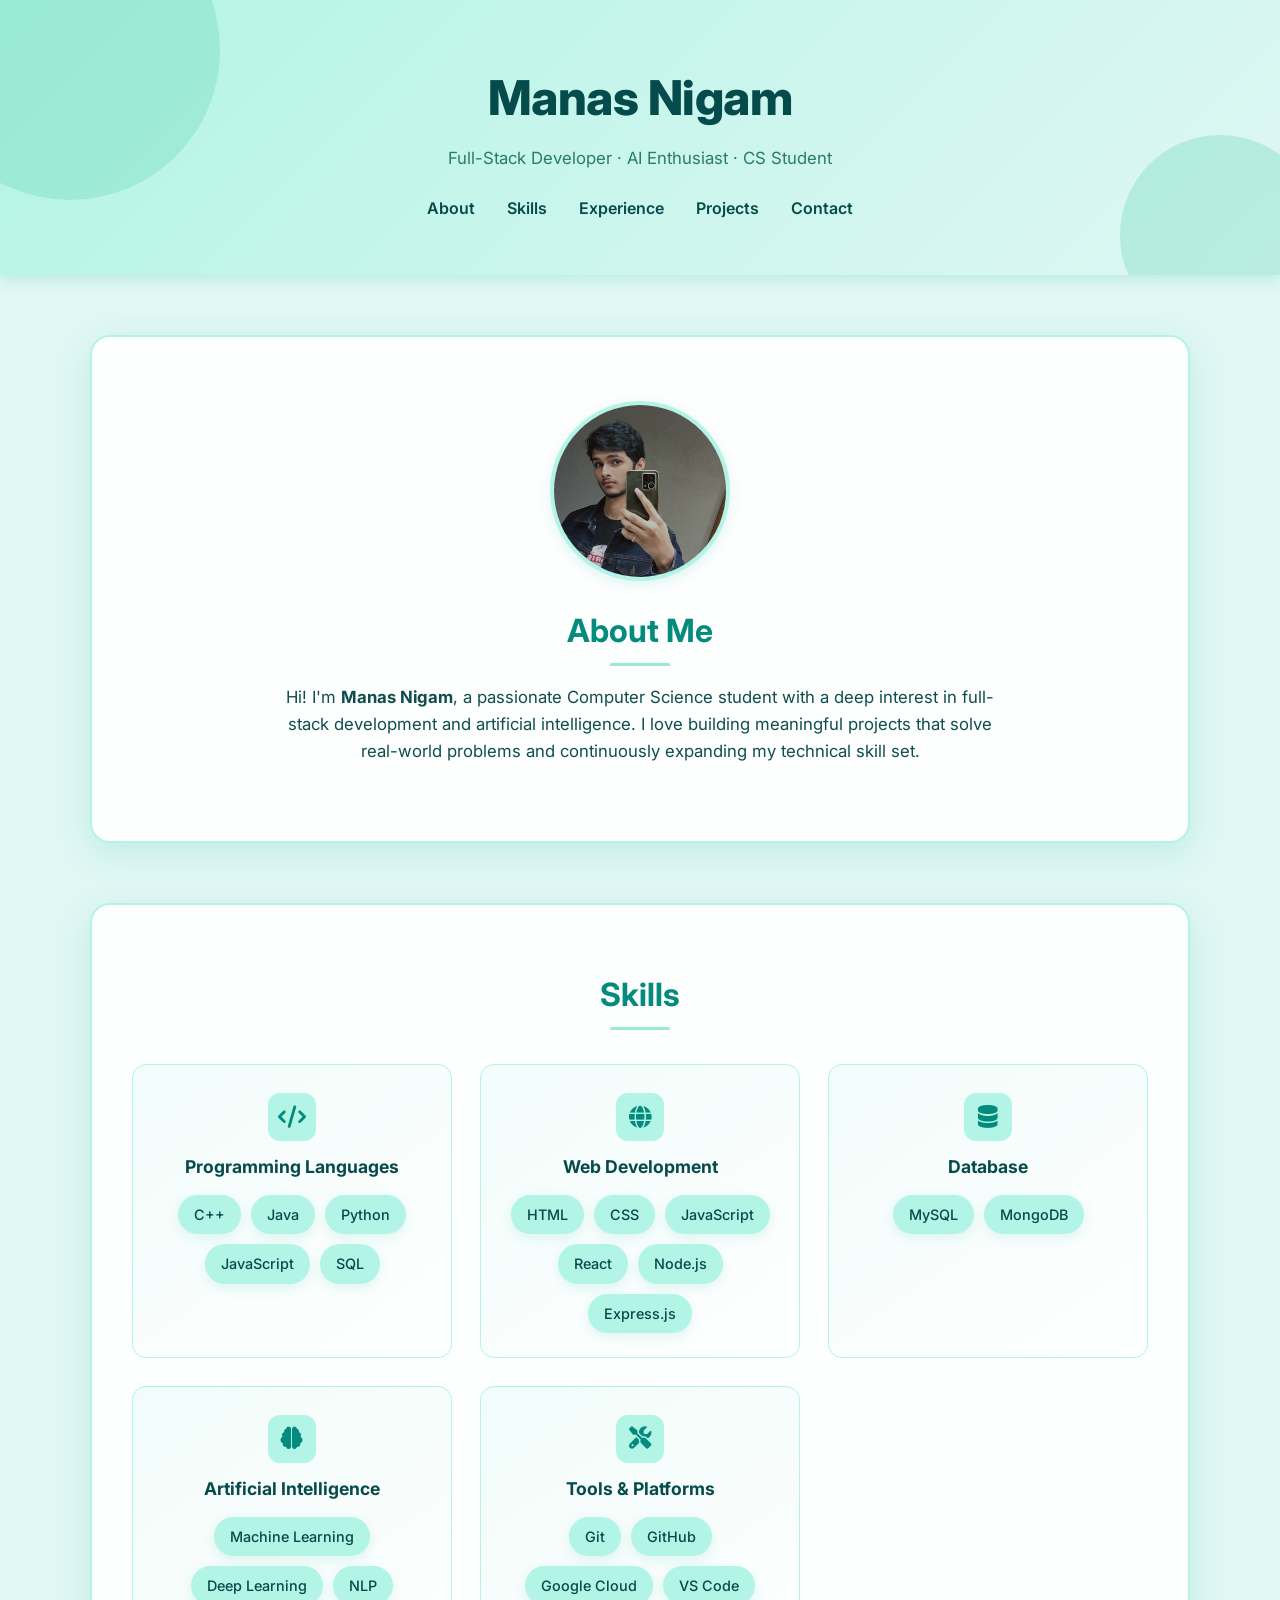
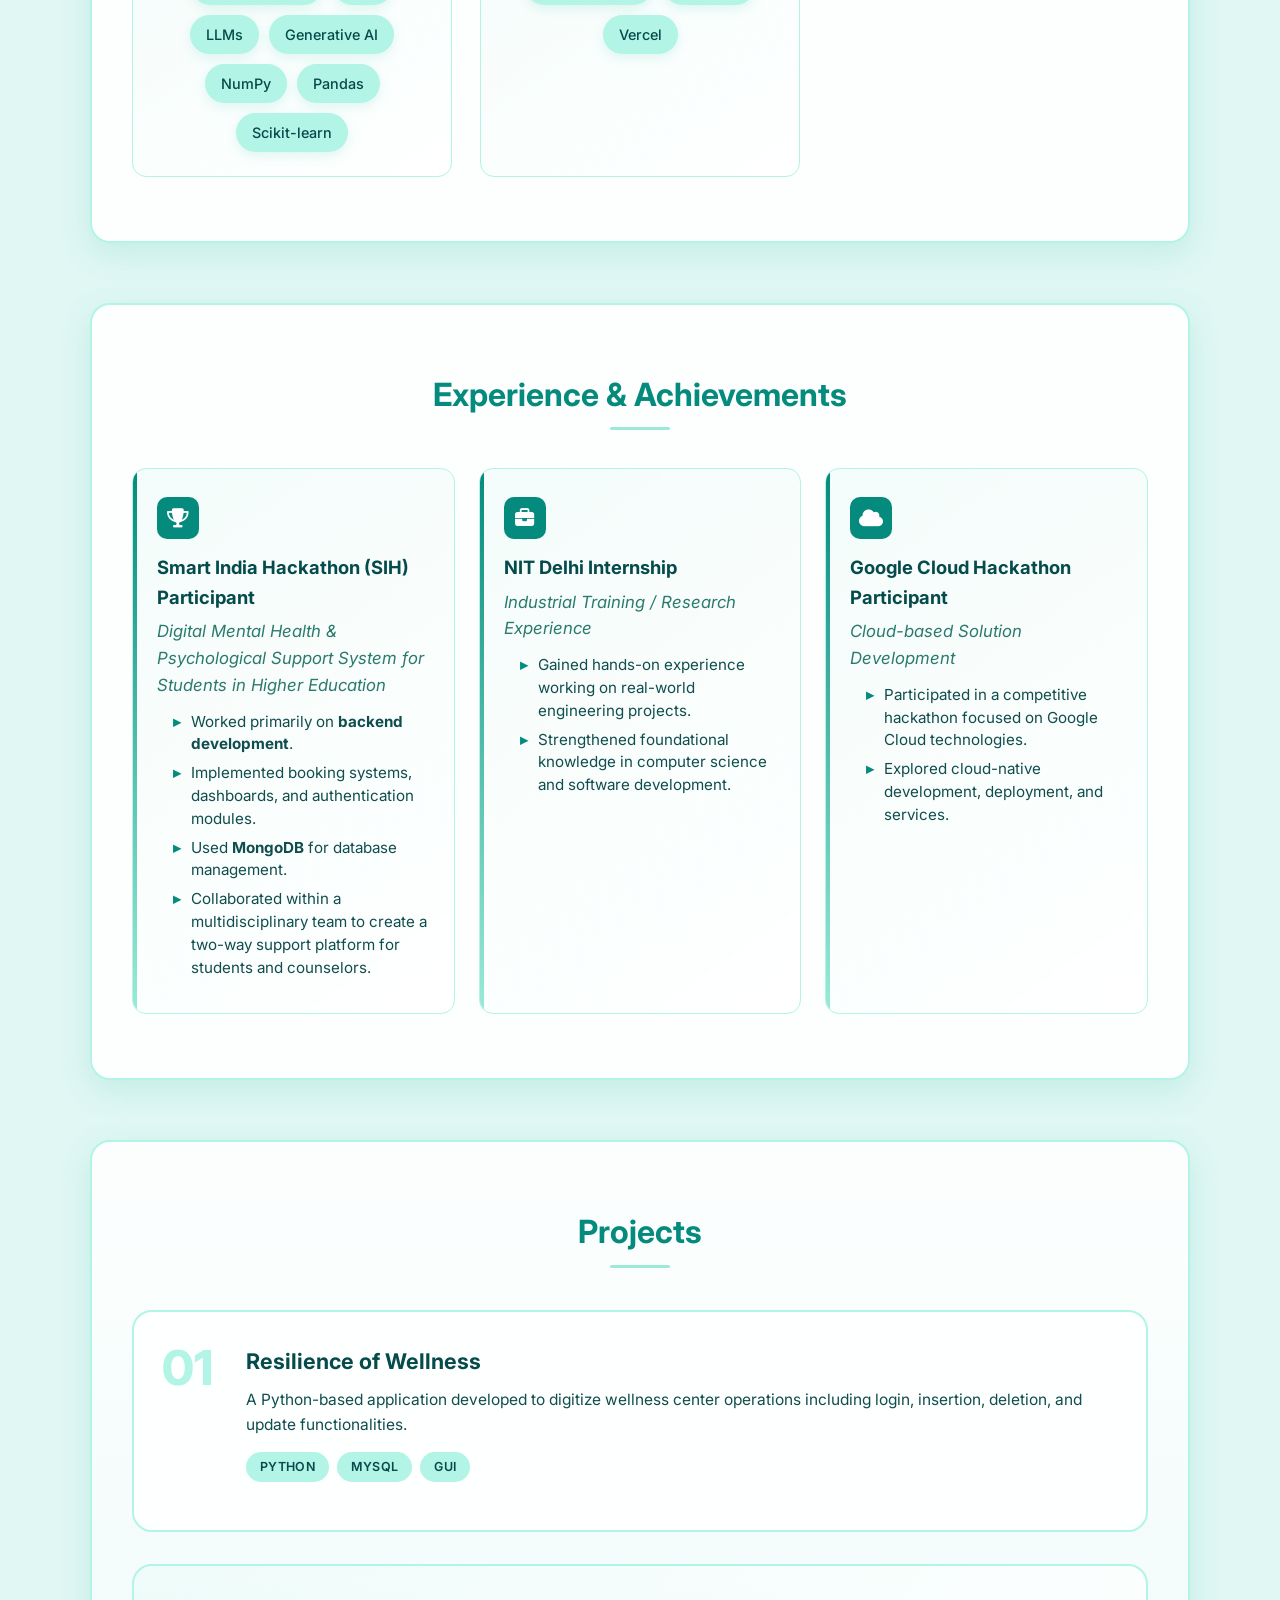
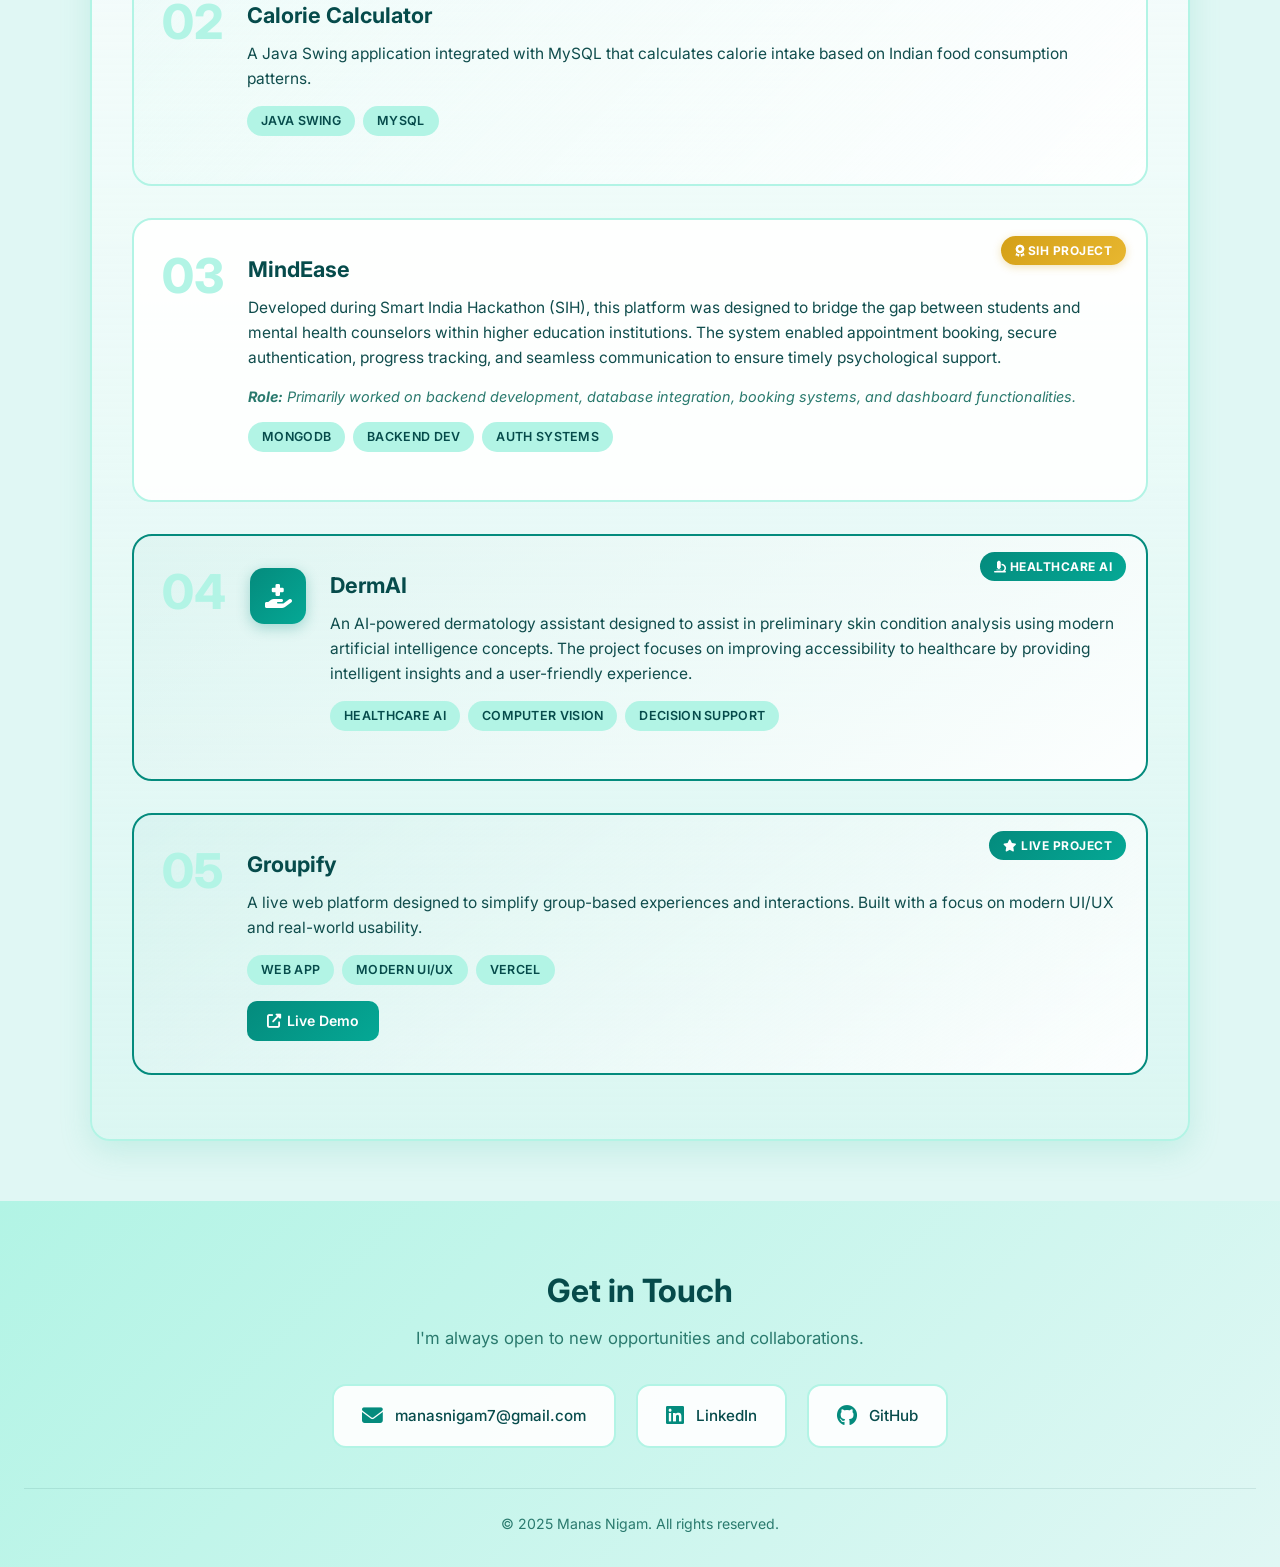
==== commit f7711820: "Changes June14-2" ====
--- a/index.html
+++ b/index.html
@@ -206,33 +206,54 @@
 
 
 
-      <!-- 3. Digital Mental Health -->
-      <article class="project-card reveal-child" id="project-mental-health">
+      <!-- 3. MindEase (formerly Digital Mental Health) -->
+      <article class="project-card reveal-child" id="project-mindease">
         <div class="project-number">03</div>
-        <div class="project-content">
-          <h3>Digital Mental Health &amp; Psychological Support System</h3>
-          <p>
-            Developed during Smart India Hackathon. A two-way mental health support
-            platform connecting students and counselors. Included booking systems,
-            dashboards, authentication, and progress monitoring.
-          </p>
-          <p class="project-role"><strong>Role:</strong> Primarily worked on backend development and database integration.</p>
+        <span class="sih-badge"><i class="fas fa-award"></i> SIH Project</span>
+        <div class="project-content">
+          <h3>MindEase</h3>
+          <p>
+            Developed during Smart India Hackathon (SIH), this platform was designed to
+            bridge the gap between students and mental health counselors within higher
+            education institutions. The system enabled appointment booking, secure
+            authentication, progress tracking, and seamless communication to ensure
+            timely psychological support.
+          </p>
+          <p class="project-role"><strong>Role:</strong> Primarily worked on backend development, database integration, booking systems, and dashboard functionalities.</p>
           <div class="tech-badges">
             <span class="tech-badge">MongoDB</span>
             <span class="tech-badge">Backend Dev</span>
             <span class="tech-badge">Auth Systems</span>
           </div>
-          <div class="project-links">
-            <a href="https://github.com/manasnigam11" target="_blank" rel="noopener noreferrer" class="project-btn github-btn">
-              <i class="fab fa-github"></i> GitHub
-            </a>
+        </div>
+      </article>
+
+      <!-- 4. DermAI (NEW) -->
+      <article class="project-card featured dermai-card reveal-child" id="project-dermai">
+        <div class="project-number">04</div>
+        <span class="featured-badge"><i class="fas fa-microscope"></i> Healthcare AI</span>
+        <div class="dermai-icon">
+          <i class="fas fa-hand-holding-medical"></i>
+        </div>
+        <div class="project-content">
+          <h3>DermAI</h3>
+          <p>
+            An AI-powered dermatology assistant designed to assist in preliminary skin
+            condition analysis using modern artificial intelligence concepts. The project
+            focuses on improving accessibility to healthcare by providing intelligent
+            insights and a user-friendly experience.
+          </p>
+          <div class="tech-badges">
+            <span class="tech-badge">Healthcare AI</span>
+            <span class="tech-badge">Computer Vision</span>
+            <span class="tech-badge">Decision Support</span>
           </div>
         </div>
       </article>
 
       <!-- 5. Groupify -->
       <article class="project-card featured reveal-child" id="project-groupify">
-        <div class="project-number">04</div>
+        <div class="project-number">05</div>
         <span class="featured-badge"><i class="fas fa-star"></i> Live Project</span>
         <div class="project-content">
           <h3>Groupify</h3>
@@ -249,12 +270,10 @@
             <a href="https://groupify-amber.vercel.app/" target="_blank" rel="noopener noreferrer" class="project-btn live-btn">
               <i class="fas fa-external-link-alt"></i> Live Demo
             </a>
-            <a href="https://github.com/manasnigam11" target="_blank" rel="noopener noreferrer" class="project-btn github-btn">
-              <i class="fab fa-github"></i> GitHub
-            </a>
-          </div>
-        </div>
-      </article>
+          </div>
+        </div>
+      </article>
+
 
     </div>
   </section>
--- a/styles.css
+++ b/styles.css
@@ -532,6 +532,49 @@
   text-transform: uppercase;
 }
 
+/* SIH Project badge */
+.sih-badge {
+  position: absolute;
+  top: 16px;
+  right: 20px;
+  background: linear-gradient(135deg, #d4a017, #e8b730);
+  color: white;
+  font-size: 0.75rem;
+  font-weight: 700;
+  padding: 5px 14px;
+  border-radius: var(--radius-pill);
+  letter-spacing: 0.5px;
+  text-transform: uppercase;
+  box-shadow: 0 2px 8px rgba(212, 160, 23, 0.3);
+}
+
+/* DermAI — visually prominent healthcare card */
+.dermai-card {
+  border-color: var(--accent);
+  border-width: 2.5px;
+  background: linear-gradient(145deg, rgba(4, 139, 125, 0.06), rgba(255, 255, 255, 0.95));
+}
+
+.dermai-icon {
+  width: 56px;
+  height: 56px;
+  display: flex;
+  align-items: center;
+  justify-content: center;
+  font-size: 1.5rem;
+  color: white;
+  background: linear-gradient(135deg, var(--accent), #05a895);
+  border-radius: 14px;
+  flex-shrink: 0;
+  box-shadow: 0 4px 14px rgba(4, 139, 125, 0.3);
+  animation: gentle-pulse 3s ease-in-out infinite;
+}
+
+@keyframes gentle-pulse {
+  0%, 100% { box-shadow: 0 4px 14px rgba(4, 139, 125, 0.3); }
+  50%      { box-shadow: 0 4px 22px rgba(4, 139, 125, 0.5); }
+}
+
 /* ═══════════════════════════════════════════════════════
    CONTACT / FOOTER
    ═══════════════════════════════════════════════════════ */
